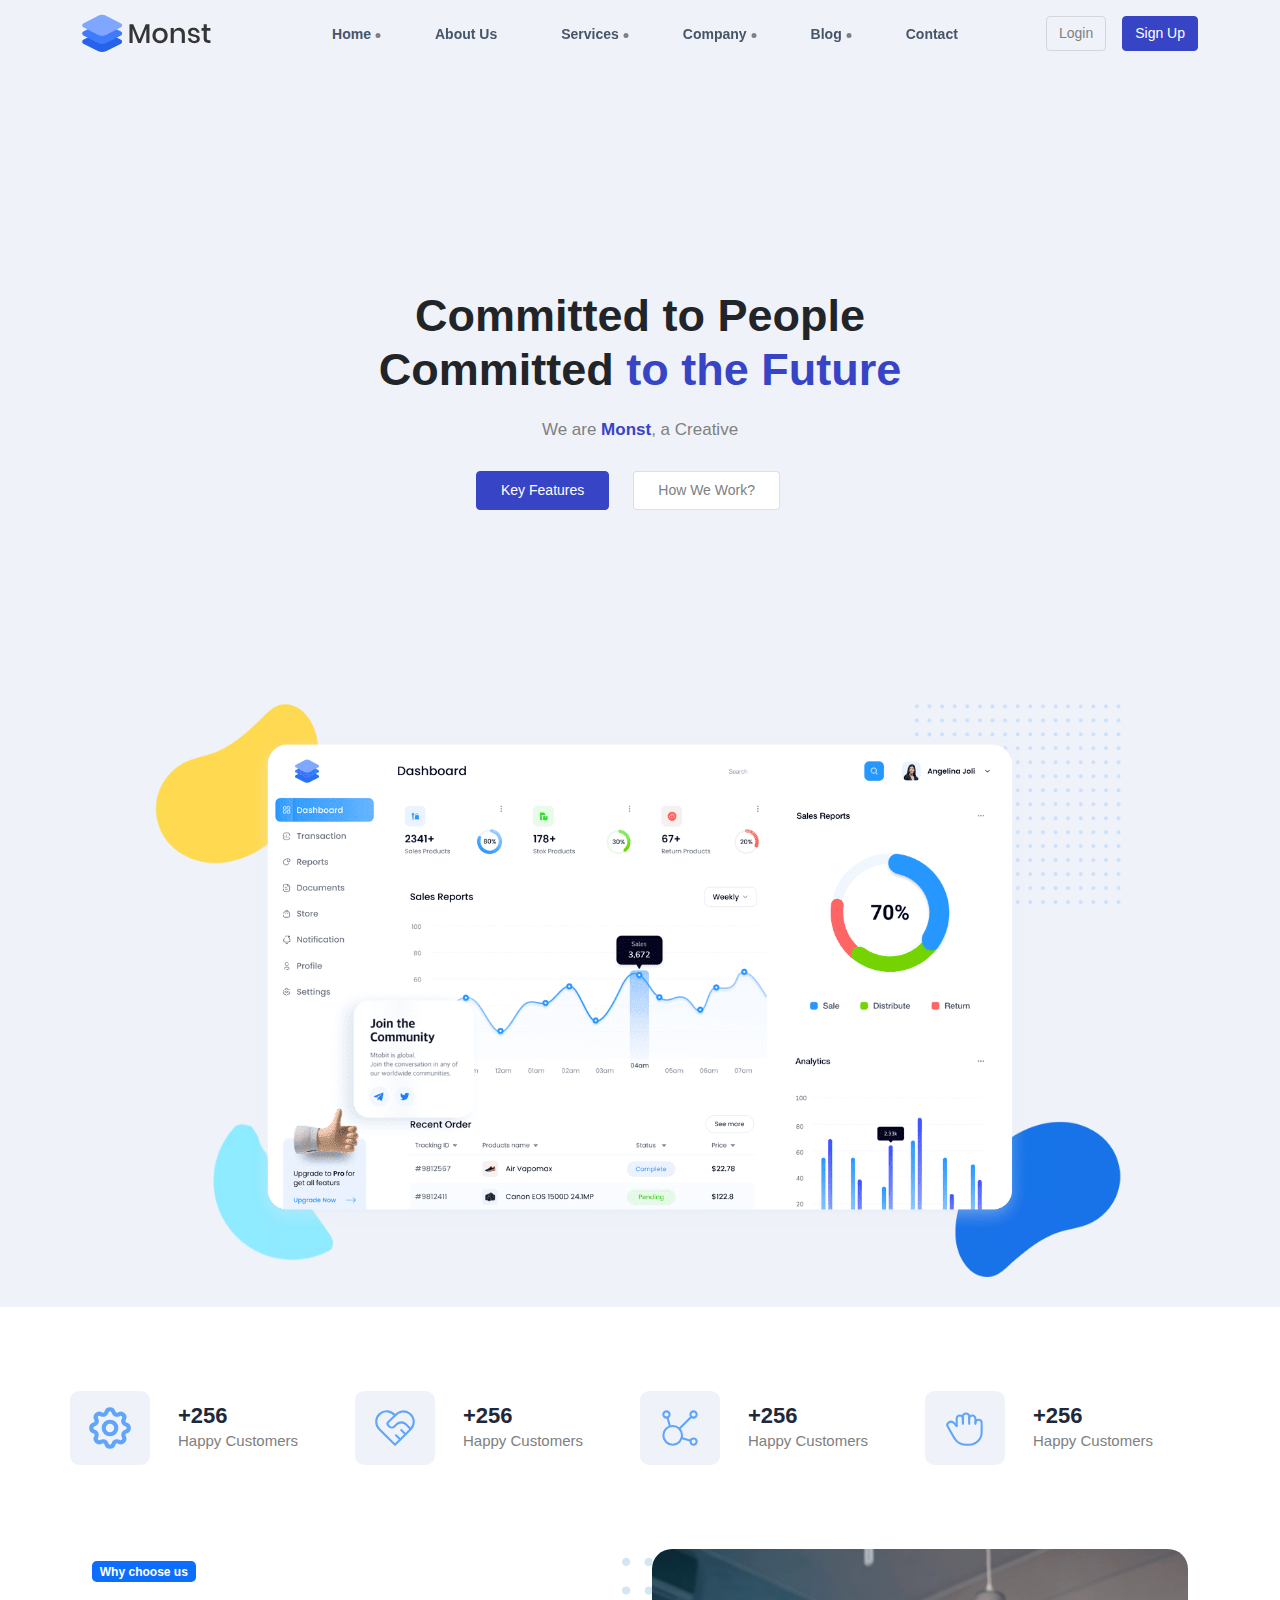
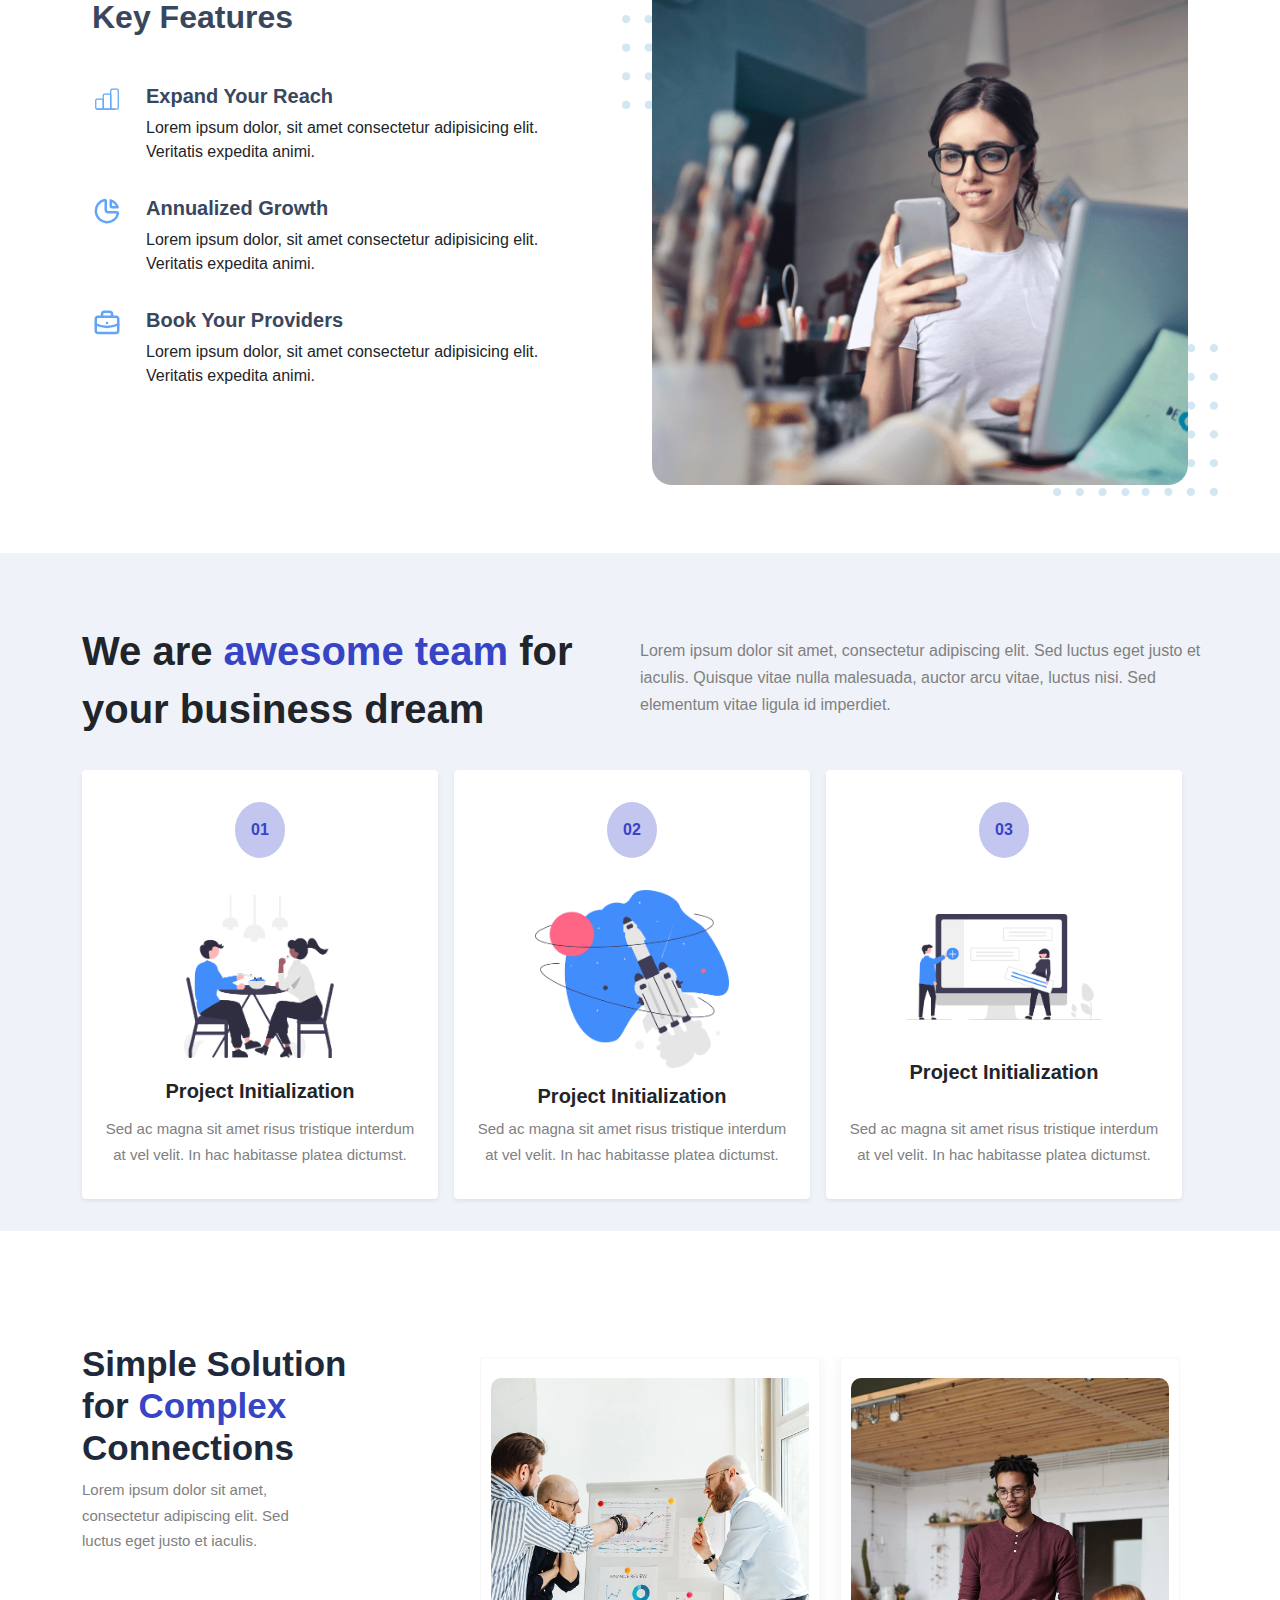
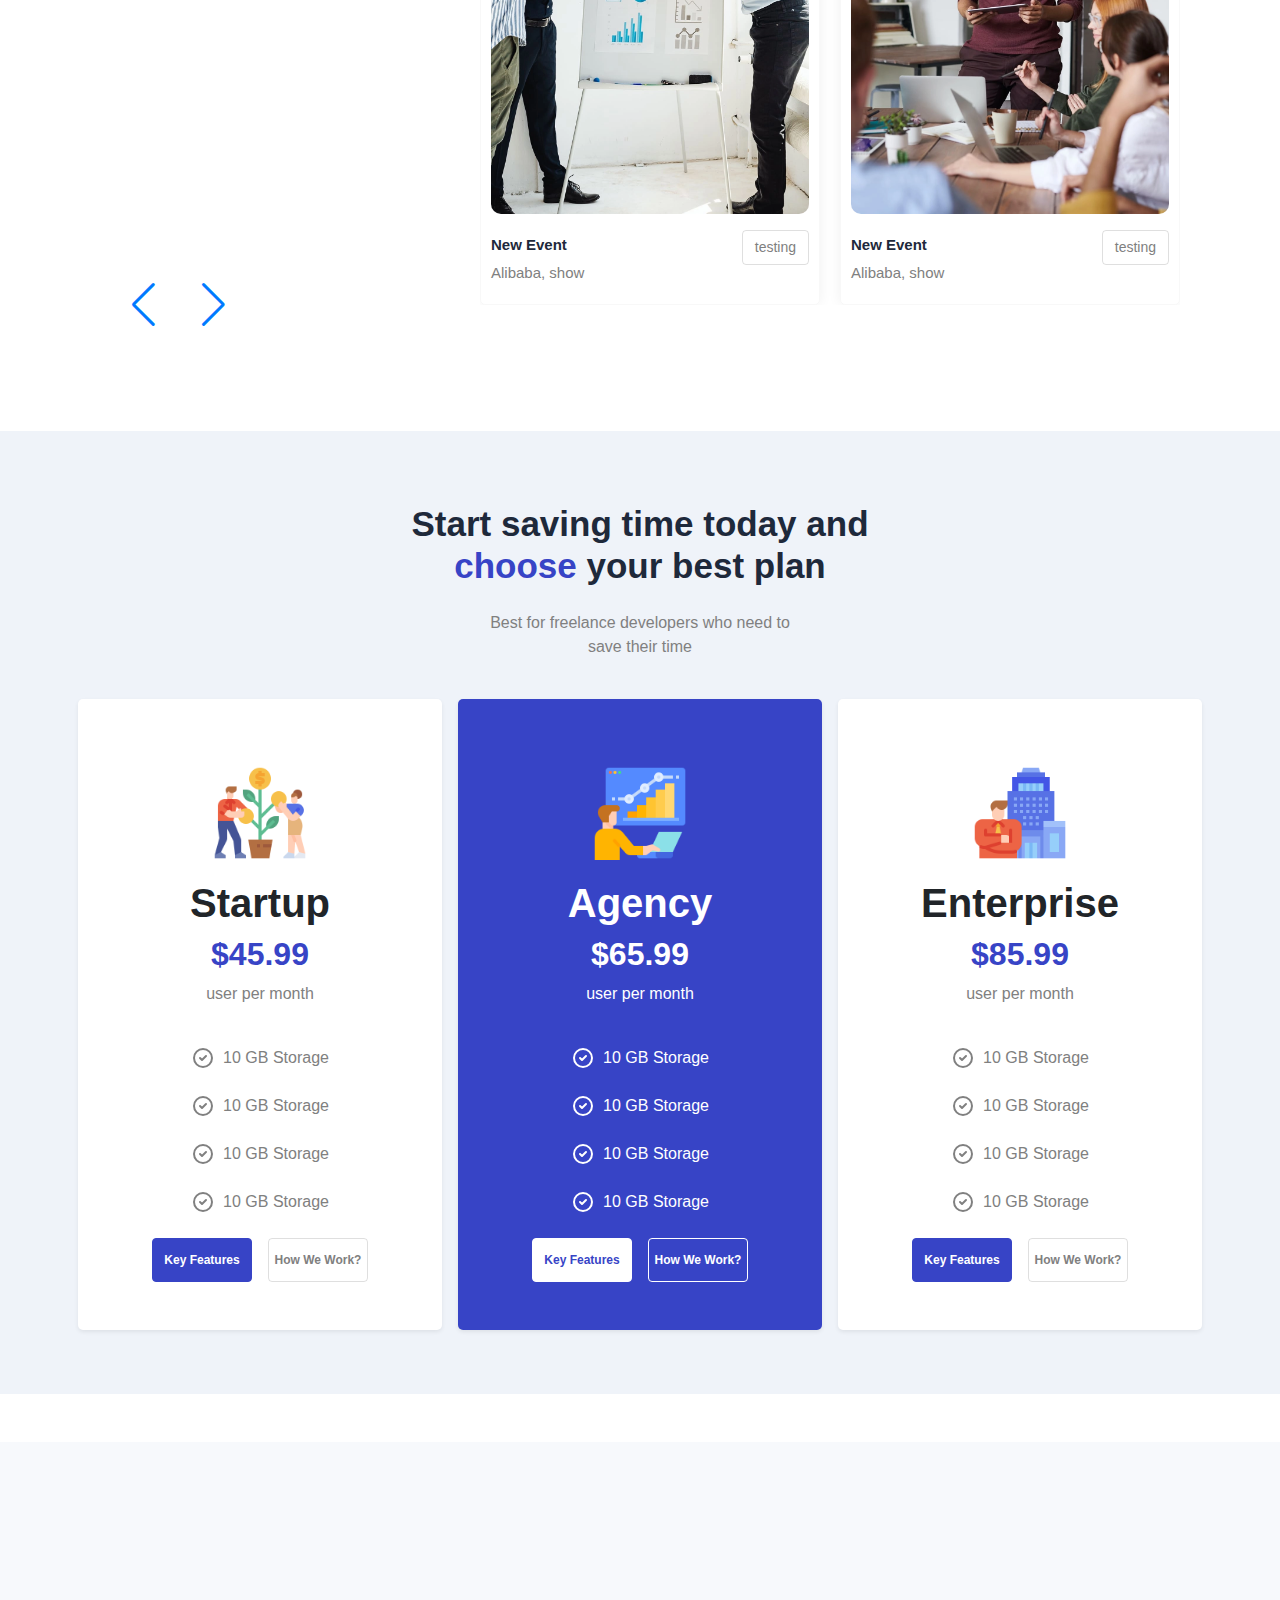
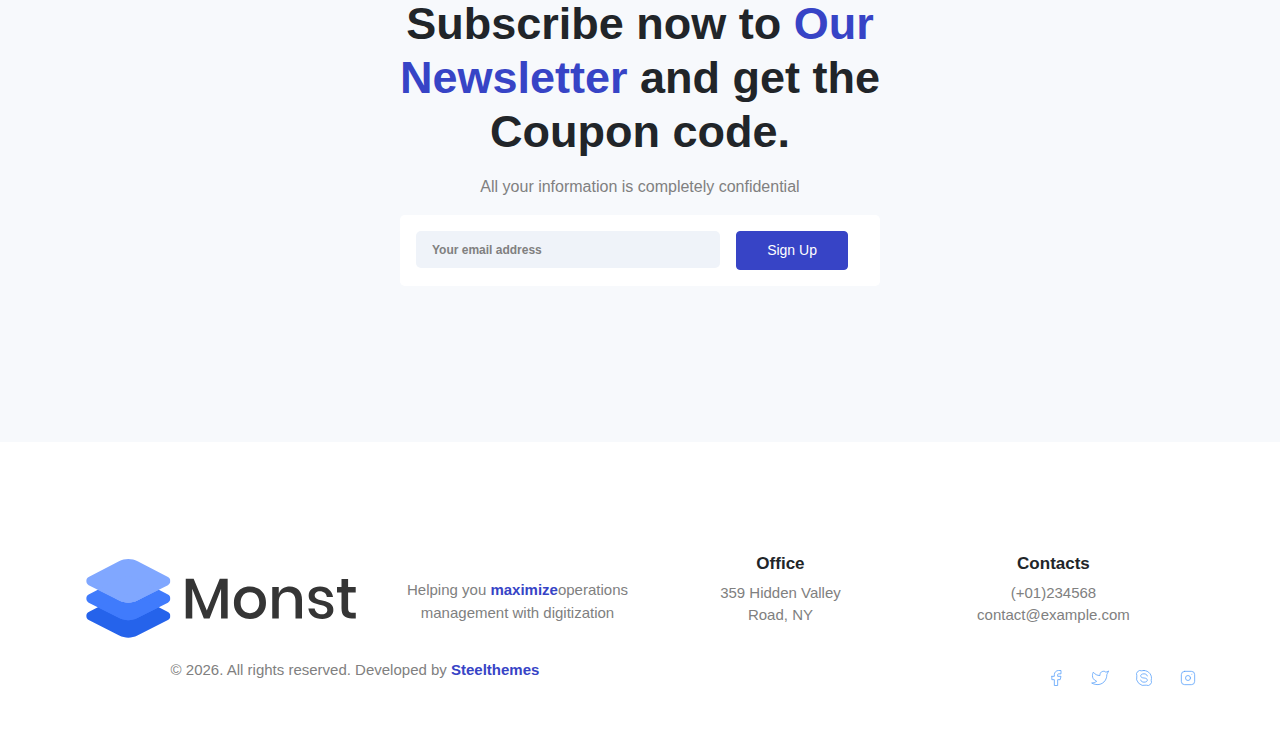
==== index.html @ 647dc2bf "Add files via upload" ====
<!DOCTYPE html>
<html lang="en">

<head>
  <meta charset="UTF-8" />
  <meta http-equiv="X-UA-Compatible" content="IE=edge" />
  <meta name="viewport" content="width=device-width, initial-scale=1.0" />
  <!-- Link Swiper's CSS -->
  <link rel="stylesheet" href="https://unpkg.com/swiper/swiper-bundle.min.css" />
  <link rel="stylesheet" href="css/normalize.css" />
  <link rel="stylesheet" href="css/bootstrap.min.css" />
  <link rel="stylesheet" href="css/monst.css" />
  <title>Monst | Template</title>
</head>

<body>
  <!-- Start Nav -->
  <nav class="navbar navbar-light sticky-top">
    <div class="container">
      <img class="navbar-brand" style="width: 130px; max-width: 100%"
        src="assets/images/monst-logo.svg" alt="logo" />
      <div id="list" class="list d-none d-lg-flex">
        <ul class="main-ul d-flex m-0 fw-bold">
          <li class="mx-xl-4 mx-md-3 menup">
            <a href="#">Home</a>
            <ul id="drop-menu-1" class="nav-drop-menu d-block home drop-menu">
              <li class="my-2">
                <a class="item p-3 my-3 fw-normal" href="#">Landing Page 1</a>
              </li>
              <li class="my-2">
                <a class="item p-3 my-3 fw-normal" href="#">Landing Page 2</a>
              </li>
              <li class="my-2">
                <a class="item p-3 my-3 fw-normal" href="#">Landing Page 3</a>
              </li>
              <li class="my-2">
                <a class="item p-3 my-3 fw-normal" href="#">Landing Page 4</a>
              </li>
            </ul>
          </li>
          <li class="mx-xl-4 mx-md-3"><a href="#">About Us</a></li>
          <li class="mx-xl-4 mx-md-3 menup">
            <a href="#">Services</a>
            <ul id="drop-menu-2" class="d-block home drop-menu">
              <li class="my-2">
                <a class="item p-3 my-3 fw-normal" href="#">Services Default</a>
              </li>
              <li class="my-2">
                <a class="item p-3 my-3 fw-normal" href="#">Services Style 01</a>
              </li>
              <li class="my-2">
                <a class="item p-3 my-3 fw-normal" href="#">Service Details</a>
              </li>
            </ul>
          </li>
          <li class="mx-xl-4 mx-md-3 menup">
            <a href="#">Company</a>
            <ul id="drop-menu-3" class="d-block home drop-menu">
              <li class="my-2">
                <a class="item p-3 my-3 fw-normal" href="#">Company</a>
              </li>
              <li class="my-2">
                <a class="item p-3 my-3 fw-normal" href="#">Portfolio</a>
              </li>
              <li class="my-2">
                <a class="item p-3 my-3 fw-normal" href="#">Team</a>
              </li>
              <li class="my-2">
                <a class="item p-3 my-3 fw-normal" href="#">Testimonials</a>
              </li>
              <li class="my-2">
                <a class="item p-3 my-3 fw-normal" href="#">Pricing</a>
              </li>
              <li class="my-2">
                <a class="item p-3 my-3 fw-normal" href="#">Faqs</a>
              </li>
              <li class="my-2">
                <a class="item p-3 my-3 fw-normal" href="#">404</a>
              </li>
            </ul>
          </li>
          <li class="mx-xl-4 mx-md-3 menup">
            <a href="#">Blog</a>
            <ul id="drop-menu-4" class="d-block home drop-menu">
              <li class="my-2">
                <a class="item p-3 my-3 fw-normal" href="#">Blog</a>
              </li>
              <li class="my-2">
                <a class="item p-3 my-3 fw-normal" href="#">Blog Default</a>
              </li>
              <li class="my-2">
                <a class="item p-3 my-3 fw-normal" href="#">Blog Style 01</a>
              </li>
              <li class="my-2">
                <a class="item p-3 my-3 fw-normal" href="#">Blog Style 02</a>
              </li>
              <li class="my-2">
                <a class="item p-3 my-3 fw-normal" href="#">Single Post</a>
              </li>
            </ul>
          </li>
          <li class="mx-xl-4 mx-md-3"><a href="#">Contact</a></li>
        </ul>
      </div>
      <div class="btn-auth d-none d-lg-flex">
        <div class="btn btn-two login mx-3">Login</div>
        <div class="btn btn-one sign-up">Sign Up</div>
      </div>
      <!-- Start Mega menu left -->
      <button class="navbar-toggler d-lg-none" type="button" data-bs-toggle="offcanvas"
        data-bs-target="#offcanvasNavbar" aria-controls="offcanvasNavbar">
        <span class="navbar-toggler-icon"></span>
      </button>
      <div class="offcanvas offcanvas-start" tabindex="-1" id="offcanvasNavbar"
        aria-labelledby="offcanvasNavbarLabel">
        <div class="offcanvas-header">
          <h5 class="offcanvas-title" id="offcanvasNavbarLabel">Offcanvas</h5>
          <button type="button" class="btn-close text-reset" data-bs-dismiss="offcanvas"
            aria-label="Close"></button>
        </div>
        <div class="offcanvas-body">
          <ul class="navbar-nav justify-content-end flex-grow-1 pe-3">
            <li class="nav-item">
              <a class="nav-link active" aria-current="page" href="#">Home</a>
            </li>
            <li class="nav-item">
              <a class="nav-link" href="#">Link</a>
            </li>
            <li class="nav-item dropdown">
              <a class="nav-link dropdown-toggle" href="#" id="dropdownId" data-bs-toggle="dropdown"
                aria-haspopup="true" aria-expanded="false">Dropdown</a>
              <div class="dropdown-menu" aria-labelledby="dropdownId">
                <a class="dropdown-item" href="#">Action 1</a>
                <a class="dropdown-item" href="#">Action 2</a>
              </div>
            </li>
          </ul>
          <form class="d-flex">
            <input class="form-control me-2" type="search" placeholder="Search"
              aria-label="Search" />
            <button class="btn btn-outline-success" type="submit"> Search </button>
          </form>
        </div>
      </div>
      <!-- End Mega menu left -->
    </div>
  </nav>
  <!-- End Nav -->
  <!-- Start section-header -->
  <section class="section-header">
    <div class="container">
      <div class="content lh-lg">
        <h1> Committed to People <br /> Committed <span> to the Future</span>
        </h1>
        <p class="py-2">We are <span>Monst</span>, a Creative</p>
        <div class="btns d-flex">
          <div class="btn btn-one sign-up py-2 px-4">Key Features</div>
          <div class="btn btn-two login py-2 px-4 mx-4">How We Work?</div>
        </div>
      </div>
      <div class="ft-content">
        <div class="footer-content">
          <img src="assets/images/pattern.webp" alt="pattern" />
        </div>
      </div>
    </div>
  </section>
  <!-- End section-header -->
  <!-- Start about -->
  <div class="about">
    <div class="container">
      <div class="content row justify-content-center">
        <div class="col min-div w-auto my-1">
          <div class="row content-row">
            <div class="svg col">
              <svg xmlns="http://www.w3.org/2000/svg" class="icon icon-tabler icon-tabler-settings"
                width="70" height="50" viewBox="0 0 24 24" stroke-width="2" stroke="#60a5fa"
                fill="none" stroke-linecap="round" stroke-linejoin="round">
                <desc> Download more icon variants from https://tabler-icons.io/i/settings </desc>
                <path stroke="none" d="M0 0h24v24H0z" fill="none"></path>
                <path
                  d="M10.325 4.317c.426 -1.756 2.924 -1.756 3.35 0a1.724 1.724 0 0 0 2.573 1.066c1.543 -.94 3.31 .826 2.37 2.37a1.724 1.724 0 0 0 1.065 2.572c1.756 .426 1.756 2.924 0 3.35a1.724 1.724 0 0 0 -1.066 2.573c.94 1.543 -.826 3.31 -2.37 2.37a1.724 1.724 0 0 0 -2.572 1.065c-.426 1.756 -2.924 1.756 -3.35 0a1.724 1.724 0 0 0 -2.573 -1.066c-1.543 .94 -3.31 -.826 -2.37 -2.37a1.724 1.724 0 0 0 -1.065 -2.572c-1.756 -.426 -1.756 -2.924 0 -3.35a1.724 1.724 0 0 0 1.066 -2.573c-.94 -1.543 .826 -3.31 2.37 -2.37c1 .608 2.296 .07 2.572 -1.065z">
                </path>
                <circle cx="12" cy="12" r="3"></circle>
              </svg>
            </div>
            <div class="body col mx-3">
              <h2>+256</h2>
              <p>Happy Customers</p>
            </div>
          </div>
        </div>
        <div class="col min-div w-auto my-1">
          <div class="row content-row">
            <div class="svg col">
              <svg xmlns="http://www.w3.org/2000/svg"
                class="icon icon-tabler icon-tabler-heart-handshake" width="70" height="50"
                viewBox="0 0 24 24" stroke-width="1" stroke="#60a5fa" fill="none"
                stroke-linecap="round" stroke-linejoin="round">
                <path stroke="none" d="M0 0h24v24H0z" fill="none"></path>
                <path
                  d="M19.5 12.572l-7.5 7.428l-7.5 -7.428a5 5 0 1 1 7.5 -6.566a5 5 0 1 1 7.5 6.572">
                </path>
                <path
                  d="M12 6l-3.293 3.293a1 1 0 0 0 0 1.414l.543 .543c.69 .69 1.81 .69 2.5 0l1 -1a3.182 3.182 0 0 1 4.5 0l2.25 2.25">
                </path>
                <path d="M12.5 15.5l2 2"></path>
                <path d="M15 13l2 2"></path>
              </svg>
            </div>
            <div class="body col mx-3">
              <h2>+256</h2>
              <p>Happy Customers</p>
            </div>
          </div>
        </div>
        <div class="col min-div w-auto my-1">
          <div class="row content-row">
            <div class="svg col">
              <svg xmlns="http://www.w3.org/2000/svg" class="icon icon-tabler icon-tabler-affiliate"
                width="70" height="50" viewBox="0 0 24 24" stroke-width="1" stroke="#60a5fa"
                fill="none" stroke-linecap="round" stroke-linejoin="round">
                <path stroke="none" d="M0 0h24v24H0z" fill="none"></path>
                <path d="M5.931 6.936l1.275 4.249m5.607 5.609l4.251 1.275"></path>
                <path d="M11.683 12.317l5.759 -5.759"></path>
                <circle cx="5.5" cy="5.5" r="1.5"></circle>
                <circle cx="18.5" cy="5.5" r="1.5"></circle>
                <circle cx="18.5" cy="18.5" r="1.5"></circle>
                <circle cx="8.5" cy="15.5" r="4.5"></circle>
              </svg>
            </div>
            <div class="body col mx-3">
              <h2>+256</h2>
              <p>Happy Customers</p>
            </div>
          </div>
        </div>
        <div class="col min-div w-auto my-1">
          <div class="row content-row">
            <div class="svg col">
              <svg xmlns="http://www.w3.org/2000/svg" class="icon icon-tabler icon-tabler-hand-grab"
                width="70" height="50" viewBox="0 0 24 24" stroke-width="1" stroke="#60a5fa"
                fill="none" stroke-linecap="round" stroke-linejoin="round">
                <path stroke="none" d="M0 0h24v24H0z" fill="none"></path>
                <path d="M8 11v-3.5a1.5 1.5 0 0 1 3 0v2.5"></path>
                <path d="M11 9.5v-3a1.5 1.5 0 0 1 3 0v3.5"></path>
                <path d="M14 7.5a1.5 1.5 0 0 1 3 0v2.5"></path>
                <path
                  d="M17 9.5a1.5 1.5 0 0 1 3 0v4.5a6 6 0 0 1 -6 6h-2h.208a6 6 0 0 1 -5.012 -2.7l-.196 -.3c-.312 -.479 -1.407 -2.388 -3.286 -5.728a1.5 1.5 0 0 1 .536 -2.022a1.867 1.867 0 0 1 2.28 .28l1.47 1.47">
                </path>
              </svg>
            </div>
            <div class="body col mx-3">
              <h2>+256</h2>
              <p>Happy Customers</p>
            </div>
          </div>
        </div>
      </div>
    </div>
  </div>
  <!-- End about -->
  <!-- Start Features -->
  <div class="features my-5">
    <div class="container">
      <div class="row" style="padding: 10px;">
        <div class="col-sm-12 col-md-6">
          <p class="badge bg-primary rounded-3" style="border-radius: 100px">Why choose us</p>
          <h1 class="fs-2 fw-bold mb-5">Key Features</h1>
          <div class="row my-3">
            <div class="col flex-grow-0">
              <svg xmlns="http://www.w3.org/2000/svg" class="icon icon-tabler icon-tabler-chart-bar"
                width="30" height="30" viewBox="0 0 24 24" stroke-width="1" stroke="#60a5fa"
                fill="none" stroke-linecap="round" stroke-linejoin="round">
                <path stroke="none" d="M0 0h24v24H0z" fill="none"></path>
                <rect x="3" y="12" width="6" height="8" rx="1"></rect>
                <rect x="9" y="8" width="6" height="12" rx="1"></rect>
                <rect x="15" y="4" width="6" height="16" rx="1"></rect>
                <line x1="4" y1="20" x2="18" y2="20"></line>
              </svg>
            </div>
            <div class="col">
              <h2 class="fs-5 fw-bold"> Expand Your Reach</h2>
              <p class="pe-5" style="color: currentColor;">Lorem ipsum dolor, sit amet consectetur
                adipisicing elit. Veritatis expedita animi. </p>
            </div>
          </div>
          <div class="row my-3">
            <div class="col flex-grow-0">
              <svg xmlns="http://www.w3.org/2000/svg" class="icon icon-tabler icon-tabler-chart-pie"
                width="30" height="30" viewBox="0 0 24 24" stroke-width="2" stroke="#60a5fa"
                fill="none" stroke-linecap="round" stroke-linejoin="round">
                <path stroke="none" d="M0 0h24v24H0z" fill="none"></path>
                <path
                  d="M10 3.2a9 9 0 1 0 10.8 10.8a1 1 0 0 0 -1 -1h-6.8a2 2 0 0 1 -2 -2v-7a0.9 .9 0 0 0 -1 -.8">
                </path>
                <path d="M15 3.5a9 9 0 0 1 5.5 5.5h-4.5a1 1 0 0 1 -1 -1v-4.5"></path>
              </svg>
            </div>
            <div class="col">
              <h2 class="fs-5 fw-bold"> Annualized Growth</h2>
              <p class="pe-5" style="color: currentColor;">Lorem ipsum dolor, sit amet consectetur
                adipisicing elit. Veritatis expedita animi. </p>
            </div>
          </div>
          <div class="row my-3">
            <div class="col flex-grow-0">
              <svg xmlns="http://www.w3.org/2000/svg" class="icon icon-tabler icon-tabler-briefcase"
                width="30" height="30" viewBox="0 0 24 24" stroke-width="2" stroke="#60a5fa"
                fill="none" stroke-linecap="round" stroke-linejoin="round">
                <path stroke="none" d="M0 0h24v24H0z" fill="none"></path>
                <rect x="3" y="7" width="18" height="13" rx="2"></rect>
                <path d="M8 7v-2a2 2 0 0 1 2 -2h4a2 2 0 0 1 2 2v2"></path>
                <line x1="12" y1="12" x2="12" y2="12.01"></line>
                <path d="M3 13a20 20 0 0 0 18 0"></path>
              </svg>
            </div>
            <div class="col">
              <h2 class="fs-5 fw-bold"> Book Your Providers</h2>
              <p class="pe-5" style="color: currentColor;">Lorem ipsum dolor, sit amet consectetur
                adipisicing elit. Veritatis expedita animi. </p>
            </div>
          </div>
        </div>
        <div class="col-sm-12 col-md-6 align-self-center">
          <div class="imgs">
            <div class="main-img">
              <img class="" src="assets/images/img-1.webp" alt="">
            </div>
            <img class="t-tear" src="assets/images/blob-tear.svg" alt="">
            <img class="b-tear" src="assets/images/blob-tear.svg" alt="">
          </div>
        </div>
      </div>
    </div>
  </div>
  <!-- End Features   -->
  <!-- Start Team  -->
  <div class="team my-5 p-3">
    <div class="container">
      <div class="content-1 row pt-5">
        <div class="col-sm-12 col-md-6">
          <h1>We are <span>awesome team</span> for <br> your business dream</h1>
        </div>
        <div class="col-sm-12 col-md-6">
          <p> Lorem ipsum dolor sit amet, consectetur adipiscing elit. Sed luctus eget justo et
            iaculis. Quisque vitae nulla malesuada, auctor arcu vitae, luctus nisi. Sed elementum
            vitae ligula id imperdiet.</p>
        </div>
      </div>
      <div class="content-2 d-flex text-center flex-column flex-md-row">
        <div
          class="col card p-3 align-items-center justify-content-between me-3 my-3 border-0 shadow-sm">
          <div class="head p-3 rounded-circle my-3">01</div>
          <img class="img-fluid my-3" src="assets/images/eating.png" alt="eating">
          <h2>Project Initialization</h2>
          <p>Sed ac magna sit amet risus tristique interdum at vel velit. In hac habitasse platea
            dictumst.</p>
        </div>
        <div
          class="col  card p-3 align-items-center justify-content-between me-3 my-3 border-0 shadow-sm">
          <div class="head p-3 rounded-circle my-3">02</div>
          <img class="img-fluid my-3" src="assets/images/space.png" alt="space">
          <h2>Project Initialization</h2>
          <p>Sed ac magna sit amet risus tristique interdum at vel velit. In hac habitasse platea
            dictumst.</p>
        </div>
        <div
          class="col  card p-3 align-items-center justify-content-between me-3 my-3 border-0 shadow-sm">
          <div class="head p-3 rounded-circle my-3">03</div>
          <img class="img-fluid my-3" src="assets/images/tasks.png" alt="tasks">
          <h2>Project Initialization</h2>
          <p>Sed ac magna sit amet risus tristique interdum at vel velit. In hac habitasse platea
            dictumst.</p>
        </div>
      </div>
    </div>
  </div>
  <!-- End Team -->
  <!-- Start Slider -->
  <div class="my-5 py-5 slider bg-white">
    <div class="container">
      <div class="row main">
        <div class="col-md-4 content-1 py-3">
          <h1> Simple Solution for <span>Complex</span> Connections </h1>
          <p>Lorem ipsum dolor sit amet, consectetur adipiscing elit. Sed luctus eget justo et
            iaculis. </p>
        </div>
        <div class="col-md-8 slid">
          <!-- Swiper -->
          <div class="swiper mySwiper">
            <div class="swiper-wrapper">
              <div class="swiper-slide">
                <div class="con-slider">
                  <img src="assets/images/img-4.webp" alt="">
                  <div class="d-flex justify-content-between mt-3">
                    <div class="">
                      <h5>New Event</h5>
                      <p>Alibaba, show</p>
                    </div>
                    <div class=""><button class="btn btn-two">testing</button></div>
                  </div>
                </div>
              </div>
              <div class="swiper-slide">
                <div class="con-slider">
                  <img src="assets/images/img-2.webp" alt="">
                  <div class="d-flex justify-content-between mt-3">
                    <div class="">
                      <h5>New Event</h5>
                      <p>Alibaba, show</p>
                    </div>
                    <div class=""><button class="btn btn-two">testing</button></div>
                  </div>
                </div>
              </div>
              <div class="swiper-slide">
                <div class="con-slider">
                  <img src="assets/images/img-3.webp" alt="">
                  <div class="d-flex justify-content-between mt-3">
                    <div class="">
                      <h5>New Event</h5>
                      <p>Alibaba, show</p>
                    </div>
                    <div class=""><button class="btn btn-two">testing</button></div>
                  </div>
                </div>
              </div>
              <div class="swiper-slide">
                <div class="con-slider">
                  <img src="assets/images/img-4.webp" alt="">
                  <div class="d-flex justify-content-between mt-3">
                    <div class="">
                      <h5>New Event</h5>
                      <p>Alibaba, show</p>
                    </div>
                    <div class=""><button class="btn btn-two">testing</button></div>
                  </div>
                </div>
              </div>
              <div class="swiper-slide">
                <div class="con-slider">
                  <img src="assets/images/img-5.webp" alt="">
                  <div class="d-flex justify-content-between mt-3">
                    <div class="">
                      <h5>New Event</h5>
                      <p>Alibaba, show</p>
                    </div>
                    <div class=""><button class="btn btn-two">testing</button></div>
                  </div>
                </div>
              </div>
            </div>
          </div>
          <div class="swiper-button d-none d-md-block">
            <div class="swiper-button-next"></div>
            <div class="swiper-button-prev"></div>
          </div>
        </div>
      </div>
    </div>
  </div>
  <!-- End Slider -->
  <!-- Start Pricing -->
  <div class="pricing my-5 py-5">
    <div class="container">
      <div class="content-header">
        <h1 class="my-4">Start saving time today and <br> <span>choose</span> your best plan</h1>
        <p class="my-4">Best for freelance developers who need to <br> save their time</p>
      </div>
      <div class="content-body justify-content-center row">
        <div
          class="col-12 col-md-5 col-lg my-3 card mx-2 justify-content-between align-items-center p-5 shadow-sm">
          <img class="img-fluid py-3" src="assets/images/startup.png" alt="">
          <h1 class="">Startup</h1>
          <h2 class="">$45.99</h2>
          <p class="">user per month</p>
          <div class="pr-list">
            <div class="d-flex align-items-center my-4">
              <svg class="w-6 h-6 stroke_color" xmlns="http://www.w3.org/2000/svg" fill="none"
                viewBox="0 0 24 24" stroke="currentColor" width="24px">
                <path stroke-linecap="round" stroke-linejoin="round" stroke-width="2"
                  d="M9 12l2 2 4-4m6 2a9 9 0 11-18 0 9 9 0 0118 0z"></path>
              </svg>
              <p class="m-0 ms-2">10 GB Storage</p>
            </div>
            <div class="d-flex align-items-center my-4">
              <svg class="w-6 h-6 stroke_color" xmlns="http://www.w3.org/2000/svg" fill="none"
                viewBox="0 0 24 24" stroke="currentColor" width="24px">
                <path stroke-linecap="round" stroke-linejoin="round" stroke-width="2"
                  d="M9 12l2 2 4-4m6 2a9 9 0 11-18 0 9 9 0 0118 0z"></path>
              </svg>
              <p class="m-0 ms-2">10 GB Storage</p>
            </div>
            <div class="d-flex align-items-center my-4">
              <svg class="w-6 h-6 stroke_color" xmlns="http://www.w3.org/2000/svg" fill="none"
                viewBox="0 0 24 24" stroke="currentColor" width="24px">
                <path stroke-linecap="round" stroke-linejoin="round" stroke-width="2"
                  d="M9 12l2 2 4-4m6 2a9 9 0 11-18 0 9 9 0 0118 0z"></path>
              </svg>
              <p class="m-0 ms-2">10 GB Storage</p>
            </div>
            <div class="d-flex align-items-center my-4">
              <svg class="w-6 h-6 stroke_color" xmlns="http://www.w3.org/2000/svg" fill="none"
                viewBox="0 0 24 24" stroke="currentColor" width="24px">
                <path stroke-linecap="round" stroke-linejoin="round" stroke-width="2"
                  d="M9 12l2 2 4-4m6 2a9 9 0 11-18 0 9 9 0 0118 0z"></path>
              </svg>
              <p class="m-0 ms-2">10 GB Storage</p>
            </div>
          </div>
          <div class="btns d-flex">
            <div class="btn btn-one py-2 px-1  mx-2">Key Features</div>
            <div class="btn btn-two py-2 px-1  mx-2">How We Work?</div>
          </div>
        </div>
        <div
          class="col-12 col-md-5 col-lg my-3 card mx-2 justify-content-between align-items-center p-5 shadow-sm">
          <img class="img-fluid py-3" src="assets/images/agency.png" alt="">
          <h1 class="">Agency</h1>
          <h2 class="">$65.99</h2>
          <p class="">user per month</p>
          <div class="pr-list ">
            <div class="d-flex align-items-center my-4">
              <svg class="w-6 h-6 stroke_color" xmlns="http://www.w3.org/2000/svg" fill="none"
                viewBox="0 0 24 24" stroke="currentColor" width="24px">
                <path stroke-linecap="round" stroke-linejoin="round" stroke-width="2"
                  d="M9 12l2 2 4-4m6 2a9 9 0 11-18 0 9 9 0 0118 0z"></path>
              </svg>
              <p class="m-0 ms-2">10 GB Storage</p>
            </div>
            <div class="d-flex align-items-center my-4">
              <svg class="w-6 h-6 stroke_color" xmlns="http://www.w3.org/2000/svg" fill="none"
                viewBox="0 0 24 24" stroke="currentColor" width="24px">
                <path stroke-linecap="round" stroke-linejoin="round" stroke-width="2"
                  d="M9 12l2 2 4-4m6 2a9 9 0 11-18 0 9 9 0 0118 0z"></path>
              </svg>
              <p class="m-0 ms-2">10 GB Storage</p>
            </div>
            <div class="d-flex align-items-center my-4">
              <svg class="w-6 h-6 stroke_color" xmlns="http://www.w3.org/2000/svg" fill="none"
                viewBox="0 0 24 24" stroke="currentColor" width="24px">
                <path stroke-linecap="round" stroke-linejoin="round" stroke-width="2"
                  d="M9 12l2 2 4-4m6 2a9 9 0 11-18 0 9 9 0 0118 0z"></path>
              </svg>
              <p class="m-0 ms-2">10 GB Storage</p>
            </div>
            <div class="d-flex align-items-center my-4">
              <svg class="w-6 h-6 stroke_color" xmlns="http://www.w3.org/2000/svg" fill="none"
                viewBox="0 0 24 24" stroke="currentColor" width="24px">
                <path stroke-linecap="round" stroke-linejoin="round" stroke-width="2"
                  d="M9 12l2 2 4-4m6 2a9 9 0 11-18 0 9 9 0 0118 0z"></path>
              </svg>
              <p class="m-0 ms-2">10 GB Storage</p>
            </div>
          </div>
          <div class="btns d-flex">
            <div class="btn btn-one py-2 px-1  mx-2">Key Features</div>
            <div class="btn btn-two py-2 px-1  mx-2">How We Work?</div>
          </div>
        </div>
        <div
          class="col-12 col-md-5 col-lg my-3 card mx-2 justify-content-between align-items-center p-5 shadow-sm">
          <img class="img-fluid py-3" src="assets/images/enterprise.png" alt="">
          <h1 class="">Enterprise</h1>
          <h2 class="">$85.99</h2>
          <p class="">user per month</p>
          <div class="pr-list ">
            <div class="d-flex align-items-center my-4">
              <svg class="w-6 h-6 stroke_color" xmlns="http://www.w3.org/2000/svg" fill="none"
                viewBox="0 0 24 24" stroke="currentColor" width="24px">
                <path stroke-linecap="round" stroke-linejoin="round" stroke-width="2"
                  d="M9 12l2 2 4-4m6 2a9 9 0 11-18 0 9 9 0 0118 0z"></path>
              </svg>
              <p class="m-0 ms-2">10 GB Storage</p>
            </div>
            <div class="d-flex align-items-center my-4">
              <svg class="w-6 h-6 stroke_color" xmlns="http://www.w3.org/2000/svg" fill="none"
                viewBox="0 0 24 24" stroke="currentColor" width="24px">
                <path stroke-linecap="round" stroke-linejoin="round" stroke-width="2"
                  d="M9 12l2 2 4-4m6 2a9 9 0 11-18 0 9 9 0 0118 0z"></path>
              </svg>
              <p class="m-0 ms-2">10 GB Storage</p>
            </div>
            <div class="d-flex align-items-center my-4">
              <svg class="w-6 h-6 stroke_color" xmlns="http://www.w3.org/2000/svg" fill="none"
                viewBox="0 0 24 24" stroke="currentColor" width="24px">
                <path stroke-linecap="round" stroke-linejoin="round" stroke-width="2"
                  d="M9 12l2 2 4-4m6 2a9 9 0 11-18 0 9 9 0 0118 0z"></path>
              </svg>
              <p class="m-0 ms-2">10 GB Storage</p>
            </div>
            <div class="d-flex align-items-center my-4">
              <svg class="w-6 h-6 stroke_color" xmlns="http://www.w3.org/2000/svg" fill="none"
                viewBox="0 0 24 24" stroke="currentColor" width="24px">
                <path stroke-linecap="round" stroke-linejoin="round" stroke-width="2"
                  d="M9 12l2 2 4-4m6 2a9 9 0 11-18 0 9 9 0 0118 0z"></path>
              </svg>
              <p class="m-0 ms-2">10 GB Storage</p>
            </div>
          </div>
          <div class="btns d-flex">
            <div class="btn btn-one py-2 px-1  mx-2">Key Features</div>
            <div class="btn btn-two py-2 px-1  mx-2">How We Work?</div>
          </div>
        </div>
      </div>
    </div>
  </div>
  <!-- End Pricing -->
  <!-- Start Subscribe -->
  <div class="subscribe mt-5">
    <div class="container">
      <div class="content">
        <h1 class="">Subscribe now to <span>Our <br> Newsletter</span> and get the <br> Coupon code.
        </h1>
        <p class="my-3">All your information is completely confidential</p>
        <form class="p-3 bg-white rounded-3">
          <input class="py-2 px-3 w-25 " type="email" placeholder="Your email address">
          <button class="btn  w-25 btn-one btn-subs mx-3 py-2 px-2 px-sm-3" type="submit">Sign
            Up</button>
        </form>
      </div>
    </div>
  </div>
  <!-- End Subscribe -->
  <!-- Start Footer -->
  <footer class="my-5 py-5">
    <div class="container">
      <div class="content">
        <div class="row  justify-content-between">
          <div
            class="col-12 flex-column flex-md-row text-center align-items-center col-md-6 d-flex  my-3">
            <div class="logo w-50 m-auto me-md-5">
              <img class="img-fluid" src="assets/images/monst-logo.svg" alt="">
            </div>
            <div class="help">
              <p> Helping you <b>maximize</b>operations <br> management with digitization </p>
            </div>
          </div>
          <div
            class="col-12 flex-column flex-md-row text-center align-items-center col-md-6 d-flex  my-3 justify-content-around">
            <div class="address">
              <h1> Office</h1>
              <p> 359 Hidden Valley <br> Road, NY </p>
            </div>
            <div class="contact">
              <h1>Contacts</h1>
              <p>(+01)234568 <br> contact@example.com</p>
            </div>
          </div>
        </div>
        <div
          class="row flex-column text-center align-items-center flex-md-row justify-content-between foot">
          <div class="col  d-flex  justify-content-center">
            <p>© <span id="yearnow"></span>. All rights reserved. Developed by <b>Steelthemes</b>
            </p>
          </div>
          <div class="col justify-content-md-end gap-1 gap-md-4 d-flex   justify-content-center">
            <svg xmlns="http://www.w3.org/2000/svg"
              class="icon icon-tabler icon-tabler-brand-facebook" width="20" height="20"
              viewBox="0 0 24 24" stroke-width="1" stroke="#60a5fa" fill="none"
              stroke-linecap="round" stroke-linejoin="round">
              <path stroke="none" d="M0 0h24v24H0z" fill="none"></path>
              <path d="M7 10v4h3v7h4v-7h3l1 -4h-4v-2a1 1 0 0 1 1 -1h3v-4h-3a5 5 0 0 0 -5 5v2h-3">
              </path>
            </svg>
            <svg stroke-linejoin="round" stroke-linecap="round" fill="none" stroke="#60a5fa"
              stroke-width="1" viewBox="0 0 24 24" height="20" width="20"
              class="icon icon-tabler icon-tabler-brand-twitter" xmlns="http://www.w3.org/2000/svg">
              <path stroke="none" d="M0 0h24v24H0z" fill="none"></path>
              <path
                d="M22 4.01c-1 .49 -1.98 .689 -3 .99c-1.121 -1.265 -2.783 -1.335 -4.38 -.737s-2.643 2.06 -2.62 3.737v1c-3.245 .083 -6.135 -1.395 -8 -4c0 0 -4.182 7.433 4 11c-1.872 1.247 -3.739 2.088 -6 2c3.308 1.803 6.913 2.423 10.034 1.517c3.58 -1.04 6.522 -3.723 7.651 -7.742a13.84 13.84 0 0 0 .497 -3.753c-.002 -.249 1.51 -2.772 1.818 -4.013z">
              </path>
            </svg>
            <svg xmlns="http://www.w3.org/2000/svg" class="icon icon-tabler icon-tabler-brand-skype"
              width="20" height="20" viewBox="0 0 24 24" stroke-width="1" stroke="#60a5fa"
              fill="none" stroke-linecap="round" stroke-linejoin="round">
              <path stroke="none" d="M0 0h24v24H0z" fill="none"></path>
              <path
                d="M12 3a9 9 0 0 1 8.603 11.65a4.5 4.5 0 0 1 -5.953 5.953a9 9 0 0 1 -11.253 -11.253a4.5 4.5 0 0 1 5.953 -5.954a8.987 8.987 0 0 1 2.65 -.396z">
              </path>
              <path
                d="M8 14.5c.5 2 2.358 2.5 4 2.5c2.905 0 4 -1.187 4 -2.5c0 -1.503 -1.927 -2.5 -4 -2.5s-4 -.997 -4 -2.5c0 -1.313 1.095 -2.5 4 -2.5c1.642 0 3.5 .5 4 2.5">
              </path>
            </svg>
            <svg xmlns="http://www.w3.org/2000/svg"
              class="icon icon-tabler icon-tabler-brand-instagram" width="20" height="20"
              viewBox="0 0 24 24" stroke-width="1" stroke="#60a5fa" fill="none"
              stroke-linecap="round" stroke-linejoin="round">
              <path stroke="none" d="M0 0h24v24H0z" fill="none"></path>
              <rect x="4" y="4" width="16" height="16" rx="4"></rect>
              <circle cx="12" cy="12" r="3"></circle>
              <line x1="16.5" y1="7.5" x2="16.5" y2="7.501"></line>
            </svg>
          </div>
        </div>
      </div>
    </div>
  </footer>
  <!-- End Footer -->
  <script src="js/bootstrap.bundle.min.js"></script>
  <script src="js/monst.js"></script>
  <!-- Swiper JS -->
  <script src="https://unpkg.com/swiper/swiper-bundle.min.js"></script>
  <!-- Initialize Swiper -->
  <script>
    var swiper = new Swiper(".mySwiper", {
      spaceBetween: 20,
      slidesPerGroup: 1,
      loop: true,
      loopFillGroupWithBlank: true,
      // autoplay: {
      //   delay: 2000,
      //   disableOnInteraction: false,
      // },
      navigation: {
        nextEl: ".swiper-button-next",
        prevEl: ".swiper-button-prev",
      },
      breakpoints: {
        768: {
          slidesPerView: 1
        },
        1200: {
          slidesPerView: 2
        }
      }
    });
    console.log(swiper);
  </script>
</body>

</html>
---- css/monst.css ----
/* Start variables */
:root {
  --first-color: #3744c6; /* #3b82f6 */
  --second-color: #1e293b;
  --section-color: #eff3f9;
}

@font-face {
  font-family: Montserrat, sans-serif;
  src: url(./../assets/fonts/Montserrat-VariableFont_wght.ttf);
}
/* End variables */
* {
  box-sizing: border-box;
  padding: 0;
  margin: 0;
  font-family: "Montserrat", sans-serif;
}

html {
  scroll-behavior: smooth;
}

body {
  font-family: "Montserrat", sans-serif;
  height: 1000px;
}

/* Start Global Rules */

ul {
  list-style: none;
}
a {
  text-decoration: none;
}

/* End Global Rules */

/* Start Global Componet */
.btn.btn-one {
  color: #fff;
  font-size: 14px;
  background-color: var(--first-color);
  border-color: var(--first-color);
}
.btn.btn-two {
  font-size: 14px;
  color: gray;
  border-color: rgba(128, 128, 128, 0.25);
}
@media (max-width: 328px) {
  .btn.btn-one {
    font-size: 13px;
  }
  .btn.btn-two {
    font-size: 13px;
  }
}
.btn.btn-two:hover {
  background-color: var(--first-color);
  border-color: var(--first-color);
  color: #fff;
}
/* End Global Componet */

/* Start nav */
.navbar {
  background-color: var(--section-color);
}
.navbar .navbar-toggler:focus {
  box-shadow: none;
}
.navbar .list {
  flex: 1;
  justify-content: center;
}
.navbar .list .drop-menu {
  width: 170px;
  background-color: white;
  box-shadow: 0 0 22px 1px rgb(0 0 0 / 5%);
  padding: 12px;
  border-radius: 5px;
}
@media (min-width: 768px) {
  .navbar .list .mx-md-3 {
    margin-right: 1.25rem !important;
    margin-left: 1.25rem !important;
  }
}
@media (min-width: 1200px) {
  .navbar .list .mx-xl-4 {
    margin-right: 2rem !important;
    margin-left: 2rem !important;
  }
}
.navbar .list ul li a {
  color: #475569;
  font-size: 14px;
  transition: 0.3s;
}
.navbar .list ul li a:hover {
  color: var(--first-color);
}
.navbar .list ul li {
  position: relative;
}
.navbar .list ul {
  position: relative;
}
.navbar .list .home {
  position: absolute;
  left: -15px;
  top: -250px;
  opacity: 0;
  transition: 0.3s;
}
.navbar .list ul .menup.open ul.home {
  top: 30px;
  opacity: 1;
}
.navbar .list ul.main-ul li.menup::after {
  content: "";
  position: absolute;
  right: -12px;
  width: 5px;
  height: 5px;
  border-radius: 50%;
  background-color: gray;
  top: 49%;
  transform: translateX(-50%);
}
.navbar .navbar-toggler .navbar-toggler-icon {
  transition: 0.3s;
}
.navbar .navbar-toggler:focus .navbar-toggler-icon {
  transform: rotateZ(180deg);
}
/* End nav */

/* Start Section Header */
.section-header {
  height: fit-content;
  background-color: var(--section-color);
  padding: 30px 0;
}
/* .section-header::after {
  content: "";
  position: absolute;
  left: 0;
  top: 0;
  background-color: var(--section-color);
  width: 100%;
  height: 95vh;
  border-bottom-left-radius: 150px;
  border-bottom-right-radius: 150px;
  z-index: -1;
} */
.section-header .content {
  text-align: center;
  width: 100%;
  height: calc(75vh - 70px);
  display: flex;
  flex-direction: column;
  align-items: center;
  justify-content: center;
}
.section-header .content h1 {
  font-size: 45px;
  font-weight: bold;
}

.section-header .content p {
  color: gray;
  font-size: 17px;
}
@media (max-width: 767px) {
  .section-header .content h1 {
    font-size: 35px;
  }

  .section-header .content p {
    font-size: 16px;
  }
}
@media (max-width: 425px) {
  .section-header .content h1 {
    font-size: 25px;
  }

  .section-header .content p {
    font-size: 15px;
  }
}

.section-header .content h1 span,
.section-header .content p span {
  color: var(--first-color);
  font-weight: bold;
}
.section-header .content .btns .btn-two {
  background-color: white;
  color: gray;
}
.section-header .content .btns .btn-two:hover {
  background-color: var(--first-color);
  color: white;
}
.section-header .footer-content {
  position: relative;
  margin: 0 auto;
  width: 100%;
}
.section-header .footer-content::before {
  content: "";
  position: absolute;
  top: 55%;
  left: 50%;
  width: 70%;
  height: 100%;
  transform: translate(-50%, -50%);
  background-image: url(../assets/images/dashboard.webp);
  background-size: contain;
  background-repeat: no-repeat;
  animation: up-down 2s infinite linear alternate;
}
.section-header .footer-content img {
  max-width: 100%;
}

@keyframes up-down {
  0% {
    top: 55%;
  }
  100% {
    top: 58%;
  }
}
/* End Section Header

/* Start about */

.about {
  margin-top: 5rem;
  margin-bottom: 5rem;
}
.about .content .content-row {
  flex-wrap: nowrap;
  display: flex;
  justify-content: center;
}
.about .content .svg {
  max-width: fit-content;
  padding: 12px 5px;
  background-color: var(--section-color);
  border-radius: 9px;
}
.about .content .body {
  align-self: center;
}
.about .content .body h2 {
  font-size: 22px;
  font-weight: bold;
  color: var(--second-color);
  padding: 0;
  margin: 0;
}
.about .content .body p {
  color: gray;
  font-size: 15px;
  padding: 0;
  margin: 0;
}

@media (max-width: 425px) {
  .about .content .min-div {
    margin: 20px;
  }
}
/* End about */
/* Start Features */
.features {
  overflow: hidden;
}
.features .fw-bold {
  color: #39475e;
}
.features .imgs {
  position: relative;
}
.features .imgs .main-img img {
  max-width: 100%;
  border-radius: 20px;
  transform: translateY(-10px);
  animation: features-up-down 2s infinite linear alternate;
}
.features .imgs .t-tear,
.features .imgs .b-tear {
  position: absolute;
  width: 165px;
  z-index: -1;
}
.features .imgs .t-tear {
  top: -30px;
  left: -30px;
}
.features .imgs .b-tear {
  bottom: -30px;
  right: -30px;
}

@keyframes features-up-down {
  0% {
    transform: translateY(-10px);
  }
  100% {
    transform: translateY(10px);
  }
}
/* End Team */
.team {
  background-color: var(--section-color);
}
.team .content-1 h1 {
  font-weight: bold;
}
.team .content-1 h1 span {
  color: var(--first-color);
  line-height: 1.7;
}
.team .content-1 p {
  line-height: 1.7;
  color: gray;
}
.team .content-1 div:nth-child(2) {
  padding: 20px 0px;
}
.team .content-2 .card img {
  width: 60%;
  max-height: 200px;
}
.team .content-2 .card .head {
  color: var(--first-color);
  background-color: rgba(55, 67, 198, 0.3);
  font-weight: bold;
}
.team .content-2 .card {
  transform: translateY(0);
  transition: 0.3s;
}
.team .content-2 .card:hover {
  transform: translateY(-10px);
}
.team .content-2 .card h2 {
  font-size: 20px;
  font-weight: bold;
}
.team .content-2 .card p {
  font-size: 15px;
  color: gray;
  line-height: 1.7;
}

/* End Team */
/* Start Slider */

.slider {
}
.slider .row.main {
  position: relative;
}

.slider .slid {
  padding: 30px;
}

.swiper {
  width: 100%;
  height: 100%;
}

.swiper-slide {
  text-align: center;
  font-size: 18px;
  background: #fff;
  /* Center slide text vertically */
  display: -webkit-box;
  display: -ms-flexbox;
  display: -webkit-flex;
  display: flex;
  -webkit-box-pack: center;
  -ms-flex-pack: center;
  -webkit-justify-content: center;
  justify-content: center;
  -webkit-box-align: center;
  -ms-flex-align: center;
  -webkit-align-items: center;
  align-items: center;
}

.swiper-slide img {
  display: block;
  width: 100%;
  height: 100%;
  object-fit: cover;
  border-radius: 10px;
  min-width: 200px;
  min-height: 300px;
}

.swiper-slide .con-slider {
  border: 1px solid rgba(128, 128, 128, 0.06);
  box-shadow: 0 0 14px rgb(0 0 0 / 6%);
  padding: 20px;
  border-radius: 5px;
  text-align: justify;
  padding: 20px 10px;
}

.swiper-slide .con-slider h5 {
  margin-top: 6px;
  font-size: 15px;
  font-weight: bold;
  color: var(--second-color);
}
.swiper-slide .con-slider p {
  color: gray;
  font-size: 15px;
  margin: 0;
}
.slider .content-1 {
}
.slider .content-1 h1 {
  font-weight: bold;
  font-size: 35px;
  color: var(--second-color);
  padding-right: 50px;
}
.slider .content-1 h1 span {
  color: var(--first-color);
}

.slider .content-1 p {
  color: gray;
  font-size: 15px;
  padding-right: 110px;
  line-height: 1.7;
}

.slider .swiper-button {
  position: absolute;
  left: 50px;
}
.slider .swiper-button .swiper-button-next {
  left: 80px;
}
.slider .swiper-button .swiper-button-next {
}

@media (max-width: 768px) {
  .swiper-slide img {
    height: 370px;
  }
  .slider .content-1 h1 {
    font-size: 25px;
    padding-right: 10px;
  }
}

/* End Slider */

/* Start Pricing */
.pricing {
  background-color: var(--section-color);
  /* border-bottom-right-radius: 170px;
  border-bottom-left-radius: 170px; */
}
.pricing .content-header {
  text-align: center;
}
.pricing .content-header h1 {
  color: var(--second-color);
  font-weight: bold;
  font-size: 35px;
}
.pricing .content-header h1 span {
  color: var(--first-color);
}
.pricing .content-header p {
  color: gray;
}
.pricing .content-body .card {
  border-radius: 5px;
  border: none;
  transition: 0.3s;
}

@media (max-width: 767px) {
  .pricing .content-body .card {
    width: 90%;
  }
}

.pricing .content-body .card:nth-child(2) {
  background-color: var(--first-color);
}
.pricing .content-body .card img {
  width: 100px;
}
.pricing .content-body .card h1 {
  font-weight: 19px;
  font-weight: bold;
}
.pricing .content-body .card h2 {
  font-weight: 18px;
  font-weight: bold;
  color: var(--first-color);
}
.pricing .content-body .card p {
  font-weight: 15px;
  color: gray;
}

.pricing .content-body .card .btns div {
  min-width: 130px;
  font-size: 12px;
  font-weight: bold;
}
@media (min-width: 767px) {
  .pricing .content-body .card .btns div {
    min-width: 100px;
  }
}
.pricing .content-body .card .btns div.py-2 {
  padding-top: 0.75rem !important;
  padding-bottom: 0.75rem !important;
}

.pricing .content-body .card:nth-child(2) h1,
.pricing .content-body .card:nth-child(2) h2,
.pricing .content-body .card:nth-child(2) p,
.pricing .content-body .card:nth-child(2) .btns div {
  color: white;
}

.pricing .content-body .card:nth-child(2) .btns div:first-child {
  background-color: white;
  color: var(--first-color);
}
.pricing .content-body .card:nth-child(2) .btns div {
  border-color: white;
}

.pricing .content-body .card:hover {
  background-color: var(--first-color);
}
.pricing .content-body .card:hover svg {
  color: white;
}
.pricing .content-body .card svg {
  color: gray;
}
.pricing .content-body .card:nth-child(2) svg {
  color: white;
}
.pricing .content-body .card:hover h1,
.pricing .content-body .card:hover h2,
.pricing .content-body .card:hover p,
.pricing .content-body .card:hover .btns div {
  color: white;
}

.pricing .content-body .card:hover .btns div:first-child {
  background-color: white;
  color: var(--first-color);
}
.pricing .content-body .card:hover .btns div {
  border-color: white;
}
.pricing .content-body .pr-list {
  width: max-content;
}

/* End Pricing */

/* Start Subscribe */
.subscribe {
  height: 600px;
  background-color: rgba(239, 243, 249, 0.521);
  display: flex;
  justify-content: center;
  align-items: center;
  text-align: center;
}
.subscribe .content {
  margin: 0 auto;
  width: fit-content;
}
.subscribe .content h1 {
  font-weight: bold;
  font-size: 45px;
}
@media (max-width: 767px) {
  .subscribe .content h1 {
    font-size: 25px;
  }
}
.subscribe .content span {
  color: var(--first-color);
}
.subscribe .content p {
  color: gray;
}
.subscribe .content form {
  display: flex;
  justify-content: space-between;
}
.subscribe .content form input {
  flex: 1;
  background-color: var(--section-color);
  border: 0;
  outline: none;
  font-size: 14px;
  color: var(--first-color);
  border-radius: 5px;
  font-weight: bold;
  height: fit-content;
}
.subscribe .content form input::placeholder {
  font-size: 12px;
  color: gray;
  font-weight: bold;
}

/* End Subscribe */

/* Start Footer */

footer .content .help p {
  color: gray;
  color: gray;
  margin: 7px 0 0 0;
}
footer .content .help b {
  color: var(--first-color);
}
footer .content h1 {
  font-size: 17px;
  font-weight: bold;
}
footer .content p {
  color: gray;
  font-size: 15px;
}
footer .content .foot p b {
  color: var(--first-color);
}

/* End Footer */
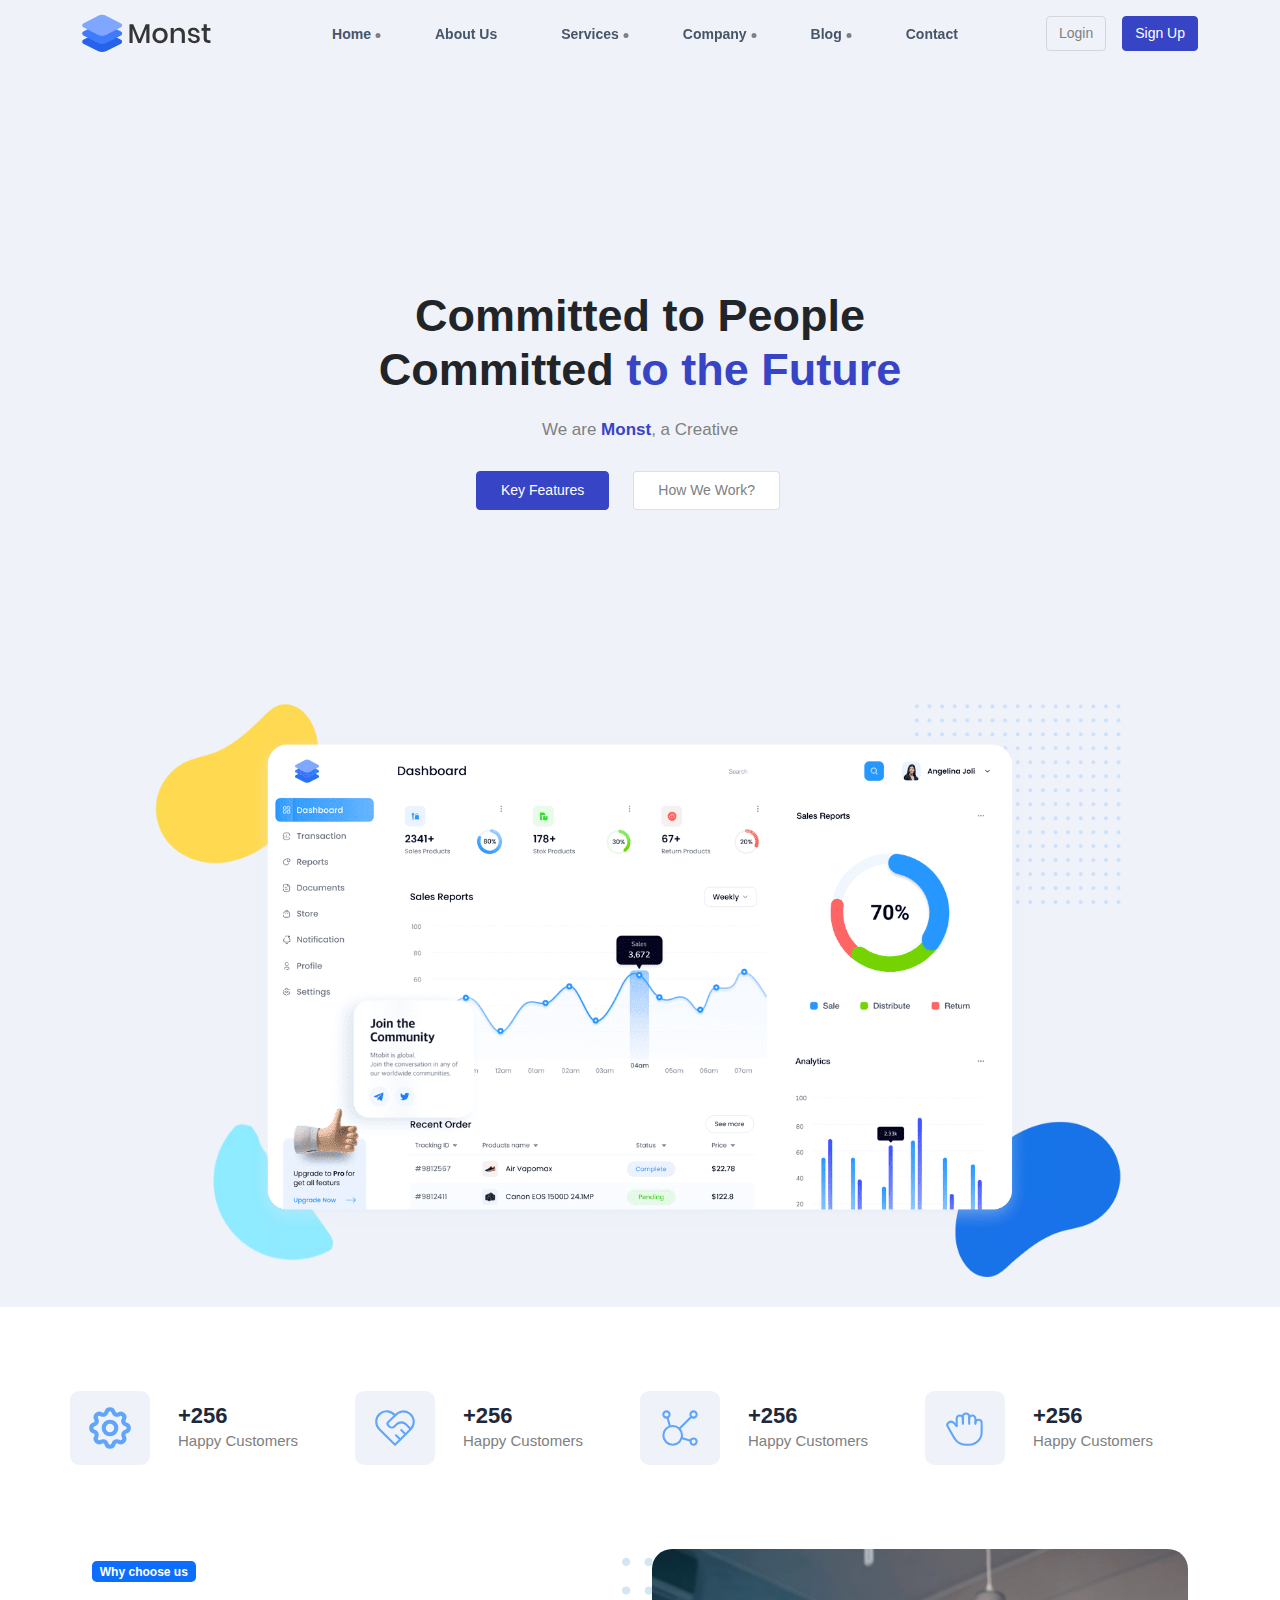
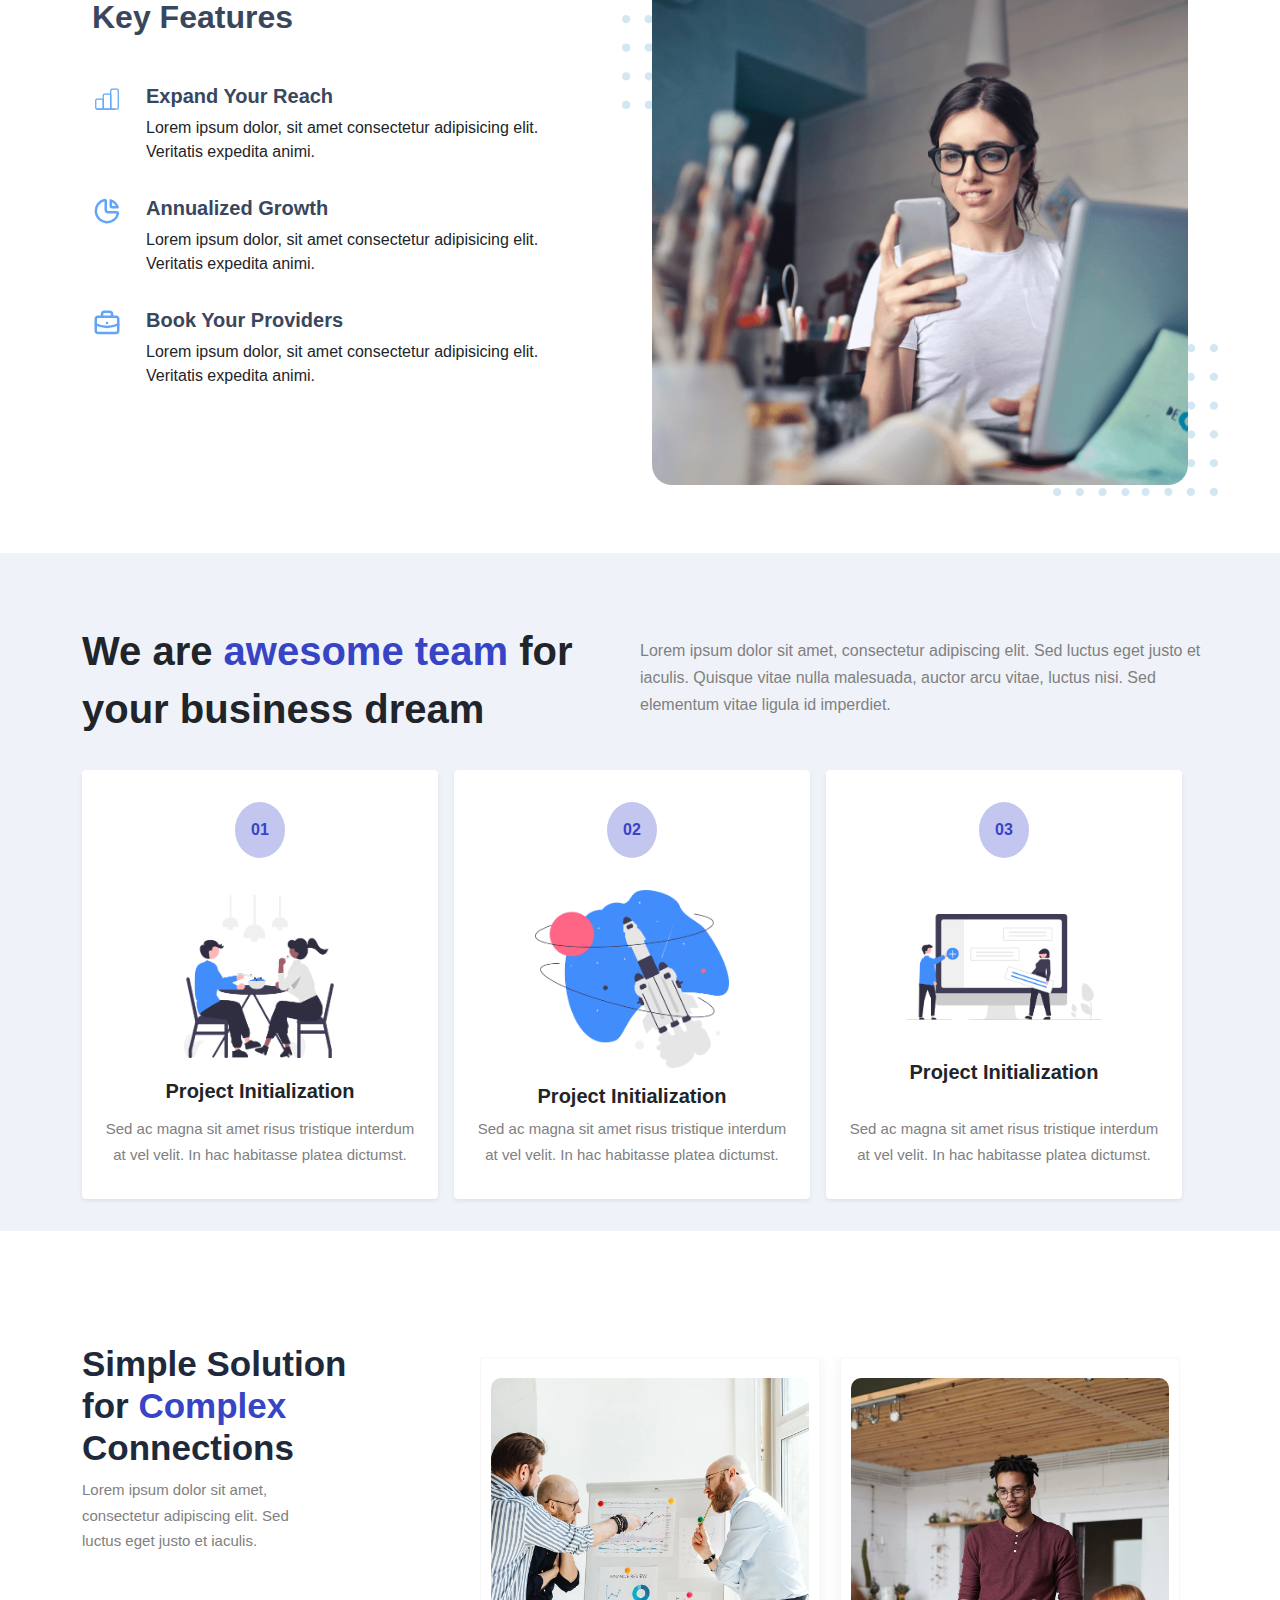
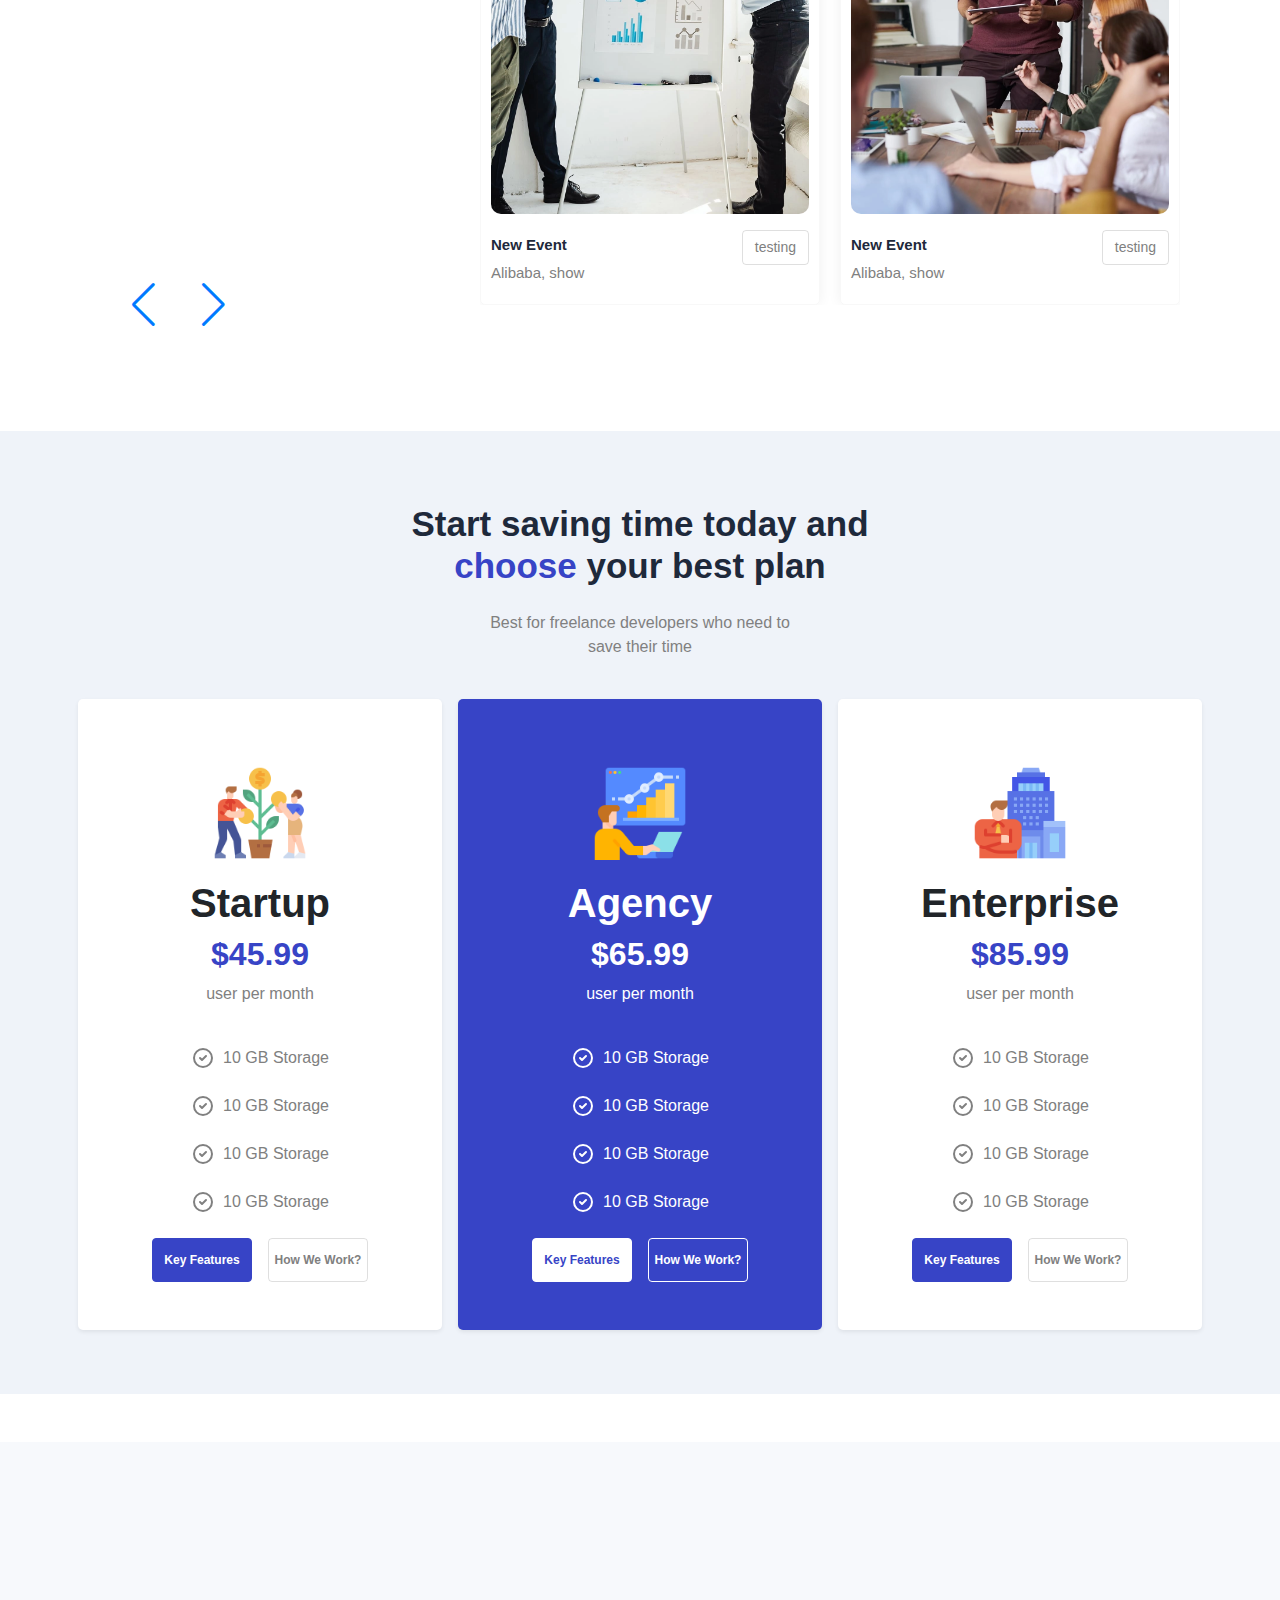
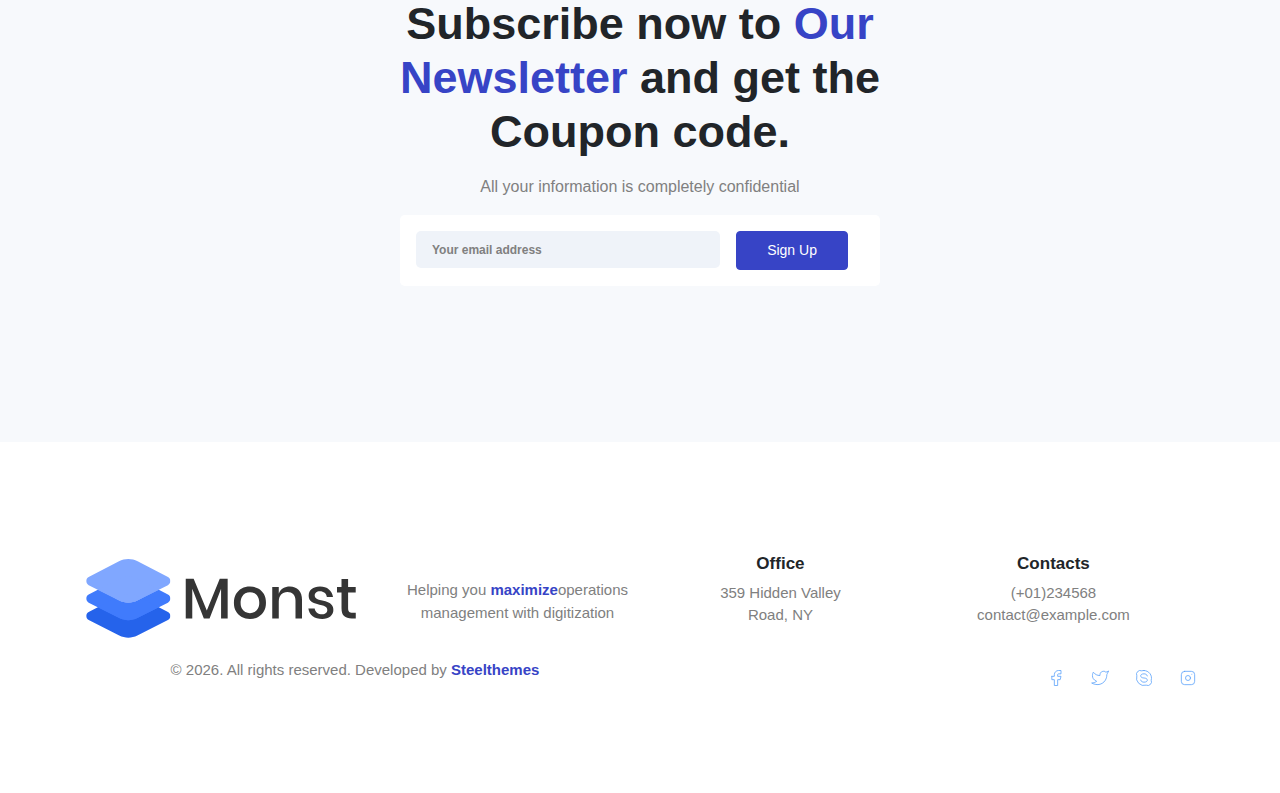
==== commit 6d36a9a4: "Add files via upload" ====
--- a/index.html
+++ b/index.html
@@ -25,7 +25,7 @@
             <a href="#">Home</a>
             <ul id="drop-menu-1" class="nav-drop-menu d-block home drop-menu">
               <li class="my-2">
-                <a class="item p-3 my-3 fw-normal" href="#">Landing Page 1</a>
+                <a class="item p-3 my-3 fw-normal" href="index.html">Landing Page 1</a>
               </li>
               <li class="my-2">
                 <a class="item p-3 my-3 fw-normal" href="#">Landing Page 2</a>
@@ -38,7 +38,7 @@
               </li>
             </ul>
           </li>
-          <li class="mx-xl-4 mx-md-3"><a href="#">About Us</a></li>
+          <li class="mx-xl-4 mx-md-3"><a href="aboutus.html">About Us</a></li>
           <li class="mx-xl-4 mx-md-3 menup">
             <a href="#">Services</a>
             <ul id="drop-menu-2" class="d-block home drop-menu">
@@ -99,12 +99,12 @@
               </li>
             </ul>
           </li>
-          <li class="mx-xl-4 mx-md-3"><a href="#">Contact</a></li>
+          <li class="mx-xl-4 mx-md-3"><a href="contactus.html">Contact</a></li>
         </ul>
       </div>
       <div class="btn-auth d-none d-lg-flex">
-        <div class="btn btn-two login mx-3">Login</div>
-        <div class="btn btn-one sign-up">Sign Up</div>
+        <a class="btn btn-two login mx-3" href="login.html">Login</a>
+        <a class="btn btn-one sign-up" href="signup.html">Sign Up</a>
       </div>
       <!-- Start Mega menu left -->
       <button class="navbar-toggler d-lg-none" type="button" data-bs-toggle="offcanvas"
@@ -113,33 +113,130 @@
       </button>
       <div class="offcanvas offcanvas-start" tabindex="-1" id="offcanvasNavbar"
         aria-labelledby="offcanvasNavbarLabel">
-        <div class="offcanvas-header">
-          <h5 class="offcanvas-title" id="offcanvasNavbarLabel">Offcanvas</h5>
+        <div class="offcanvas-header justify-content-end">
           <button type="button" class="btn-close text-reset" data-bs-dismiss="offcanvas"
             aria-label="Close"></button>
         </div>
         <div class="offcanvas-body">
           <ul class="navbar-nav justify-content-end flex-grow-1 pe-3">
             <li class="nav-item">
-              <a class="nav-link active" aria-current="page" href="#">Home</a>
+              <a class="nav-link active" aria-current="page" href="index.html">Home</a>
             </li>
             <li class="nav-item">
-              <a class="nav-link" href="#">Link</a>
+              <a class="nav-link" aria-current="page" href="pages/aboutus.html">About Us</a>
             </li>
             <li class="nav-item dropdown">
               <a class="nav-link dropdown-toggle" href="#" id="dropdownId" data-bs-toggle="dropdown"
-                aria-haspopup="true" aria-expanded="false">Dropdown</a>
+                aria-haspopup="true" aria-expanded="false">Services</a>
               <div class="dropdown-menu" aria-labelledby="dropdownId">
-                <a class="dropdown-item" href="#">Action 1</a>
-                <a class="dropdown-item" href="#">Action 2</a>
+                <a class="dropdown-item" href="#">Services Default</a>
+                <a class="dropdown-item" href="#">Services Style 01</a>
+                <a class="dropdown-item" href="#">Service Details</a>
               </div>
             </li>
+            <li class="nav-item dropdown">
+              <a class="nav-link dropdown-toggle" href="#" id="dropdownId" data-bs-toggle="dropdown"
+                aria-haspopup="true" aria-expanded="false">Company</a>
+              <div class="dropdown-menu" aria-labelledby="dropdownId">
+                <a class="dropdown-item" href="#">Company</a>
+                <a class="dropdown-item" href="#">Portfolio</a>
+                <a class="dropdown-item" href="#">Team</a>
+                <a class="dropdown-item" href="#">Testimonials</a>
+                <a class="dropdown-item" href="#">Pricing</a>
+                <a class="dropdown-item" href="#">Faqs</a>
+                <a class="dropdown-item" href="#">404</a>
+              </div>
+            </li>
+            <li class="nav-item dropdown">
+              <a class="nav-link dropdown-toggle" href="#" id="dropdownId" data-bs-toggle="dropdown"
+                aria-haspopup="true" aria-expanded="false">Blog</a>
+              <div class="dropdown-menu" aria-labelledby="dropdownId">
+                <a class="dropdown-item" href="#">Blog Default</a>
+                <a class="dropdown-item" href="#">Blog Style 01</a>
+                <a class="dropdown-item" href="#">Blog Style 02</a>
+                <a class="dropdown-item" href="#">Single Post</a>
+              </div>
+            </li>
+            <li class="nav-item">
+              <a class="nav-link" aria-current="page" href="contactus.html">Contact</a>
+            </li>
           </ul>
-          <form class="d-flex">
-            <input class="form-control me-2" type="search" placeholder="Search"
-              aria-label="Search" />
-            <button class="btn btn-outline-success" type="submit"> Search </button>
-          </form>
+          <hr>
+          <div class="btn-auth my-4">
+            <a class="btn btn-one sign-up" style="width: 80px;" href="signup.html">Sign Up</a>
+            <a class="btn btn-two login mx-3" style="width: 80px;" href="login.html">Login</a>
+          </div>
+          <hr>
+          <div>
+            <h5 class="fw-bold" style="word-spacing: -2px;">Get In Touch</h5>
+            <div style="display: flex;align-items: self-start;">
+              <svg xmlns="http://www.w3.org/2000/svg" style="margin-top: 6px;margin-right: 5px;"
+                class="icon icon-tabler icon-tabler-mail-forward" width="14" height="14"
+                viewBox="0 0 24 24" stroke-width="1" stroke="#60a5fa" fill="none"
+                stroke-linecap="round" stroke-linejoin="round">
+                <path stroke="none" d="M0 0h24v24H0z" fill="none"></path>
+                <path d="M12 18h-7a2 2 0 0 1 -2 -2v-10a2 2 0 0 1 2 -2h14a2 2 0 0 1 2 2v7.5"></path>
+                <path d="M3 6l9 6l9 -6"></path>
+                <path d="M15 18h6"></path>
+                <path d="M18 15l3 3l-3 3"></path>
+              </svg>
+              <p style="color: gray;">name.gmail.com</p>
+            </div>
+            <div style="display: flex;align-items: self-start;">
+              <svg xmlns="http://www.w3.org/2000/svg" style="margin-top: 6px;margin-right: 5px;"
+                class="icon icon-tabler icon-tabler-phone-call " width="14" height="14"
+                viewBox="0 0 24 24" stroke-width="1" stroke="#60a5fa" fill="none"
+                stroke-linecap="round" stroke-linejoin="round">
+                <path stroke="none" d="M0 0h24v24H0z" fill="none"></path>
+                <path
+                  d="M5 4h4l2 5l-2.5 1.5a11 11 0 0 0 5 5l1.5 -2.5l5 2v4a2 2 0 0 1 -2 2a16 16 0 0 1 -15 -15a2 2 0 0 1 2 -2">
+                </path>
+                <path d="M15 7a2 2 0 0 1 2 2"></path>
+                <path d="M15 3a6 6 0 0 1 6 6"></path>
+              </svg>
+              <p style="color: gray;">0123456789</p>
+            </div>
+            <div class="col gap-1 d-flex justify-content-start">
+              <svg xmlns="http://www.w3.org/2000/svg"
+                class="icon icon-tabler icon-tabler-brand-facebook" width="20" height="20"
+                viewBox="0 0 24 24" stroke-width="1" stroke="#60a5fa" fill="none"
+                stroke-linecap="round" stroke-linejoin="round">
+                <path stroke="none" d="M0 0h24v24H0z" fill="none"></path>
+                <path d="M7 10v4h3v7h4v-7h3l1 -4h-4v-2a1 1 0 0 1 1 -1h3v-4h-3a5 5 0 0 0 -5 5v2h-3">
+                </path>
+              </svg>
+              <svg stroke-linejoin="round" stroke-linecap="round" fill="none" stroke="#60a5fa"
+                stroke-width="1" viewBox="0 0 24 24" height="20" width="20"
+                class="icon icon-tabler icon-tabler-brand-twitter"
+                xmlns="http://www.w3.org/2000/svg">
+                <path stroke="none" d="M0 0h24v24H0z" fill="none"></path>
+                <path
+                  d="M22 4.01c-1 .49 -1.98 .689 -3 .99c-1.121 -1.265 -2.783 -1.335 -4.38 -.737s-2.643 2.06 -2.62 3.737v1c-3.245 .083 -6.135 -1.395 -8 -4c0 0 -4.182 7.433 4 11c-1.872 1.247 -3.739 2.088 -6 2c3.308 1.803 6.913 2.423 10.034 1.517c3.58 -1.04 6.522 -3.723 7.651 -7.742a13.84 13.84 0 0 0 .497 -3.753c-.002 -.249 1.51 -2.772 1.818 -4.013z">
+                </path>
+              </svg>
+              <svg xmlns="http://www.w3.org/2000/svg"
+                class="icon icon-tabler icon-tabler-brand-skype" width="20" height="20"
+                viewBox="0 0 24 24" stroke-width="1" stroke="#60a5fa" fill="none"
+                stroke-linecap="round" stroke-linejoin="round">
+                <path stroke="none" d="M0 0h24v24H0z" fill="none"></path>
+                <path
+                  d="M12 3a9 9 0 0 1 8.603 11.65a4.5 4.5 0 0 1 -5.953 5.953a9 9 0 0 1 -11.253 -11.253a4.5 4.5 0 0 1 5.953 -5.954a8.987 8.987 0 0 1 2.65 -.396z">
+                </path>
+                <path
+                  d="M8 14.5c.5 2 2.358 2.5 4 2.5c2.905 0 4 -1.187 4 -2.5c0 -1.503 -1.927 -2.5 -4 -2.5s-4 -.997 -4 -2.5c0 -1.313 1.095 -2.5 4 -2.5c1.642 0 3.5 .5 4 2.5">
+                </path>
+              </svg>
+              <svg xmlns="http://www.w3.org/2000/svg"
+                class="icon icon-tabler icon-tabler-brand-instagram" width="20" height="20"
+                viewBox="0 0 24 24" stroke-width="1" stroke="#60a5fa" fill="none"
+                stroke-linecap="round" stroke-linejoin="round">
+                <path stroke="none" d="M0 0h24v24H0z" fill="none"></path>
+                <rect x="4" y="4" width="16" height="16" rx="4"></rect>
+                <circle cx="12" cy="12" r="3"></circle>
+                <line x1="16.5" y1="7.5" x2="16.5" y2="7.501"></line>
+              </svg>
+            </div>
+          </div>
         </div>
       </div>
       <!-- End Mega menu left -->
--- a/css/monst.css
+++ b/css/monst.css
@@ -23,7 +23,6 @@
 
 body {
   font-family: "Montserrat", sans-serif;
-  height: 1000px;
 }
 
 /* Start Global Rules */
@@ -118,6 +117,9 @@
 .navbar .list ul .menup.open ul.home {
   top: 30px;
   opacity: 1;
+}
+.navbar .list .menu-ul .open {
+  color: var(--first-color);
 }
 .navbar .list ul.main-ul li.menup::after {
   content: "";
@@ -135,6 +137,32 @@
 }
 .navbar .navbar-toggler:focus .navbar-toggler-icon {
   transform: rotateZ(180deg);
+}
+
+/* custom nav mobile*/
+.navbar .offcanvas-body .dropdown-menu {
+  padding: 0.5rem 0 0.5rem 20px;
+  border: none;
+}
+a.nav-link {
+  color: gray !important;
+  font-size: 17px;
+  transition: 0.3s;
+}
+a.nav-link:hover {
+  color: var(--first-color) !important;
+}
+.dropdown-toggle::after {
+  margin-left: 1em;
+  transition: 0.3s;
+}
+.dropdown-toggle.show::after {
+  transform: rotateZ(180deg);
+}
+.dropdown-item:focus,
+.dropdown-item:hover {
+  color: var(--second-color) !important;
+  background-color: #5562f394 !important;
 }
 /* End nav */
 
@@ -364,8 +392,6 @@
 /* End Team */
 /* Start Slider */
 
-.slider {
-}
 .slider .row.main {
   position: relative;
 }
@@ -428,8 +454,7 @@
   font-size: 15px;
   margin: 0;
 }
-.slider .content-1 {
-}
+
 .slider .content-1 h1 {
   font-weight: bold;
   font-size: 35px;
@@ -454,9 +479,6 @@
 .slider .swiper-button .swiper-button-next {
   left: 80px;
 }
-.slider .swiper-button .swiper-button-next {
-}
-
 @media (max-width: 768px) {
   .swiper-slide img {
     height: 370px;
@@ -655,5 +677,30 @@
 footer .content .foot p b {
   color: var(--first-color);
 }
-
 /* End Footer */
+/*#################     Start AboutUs Page         #################*/
+
+/*#################     End AboutUs Page         #################*/
+/*#################     Start contactus Page         #################*/
+
+/*#################     End contactus Page         #################*/
+/*#################     Start Login Page         #################*/
+
+/*#################     End Login Page         #################*/
+/*#################     Start Sign Up Page         #################*/
+.bg-main {
+  background-color: var(--section-color);
+}
+.signup input {
+  background-color: var(--section-color);
+}
+.signup input::placeholder {
+  font-size: 16px !important;
+}
+
+@media (max-width: 767px) {
+  .w-50 {
+    width: 100% !important;
+  }
+}
+/*#################     End Sign Up Page         #################*/
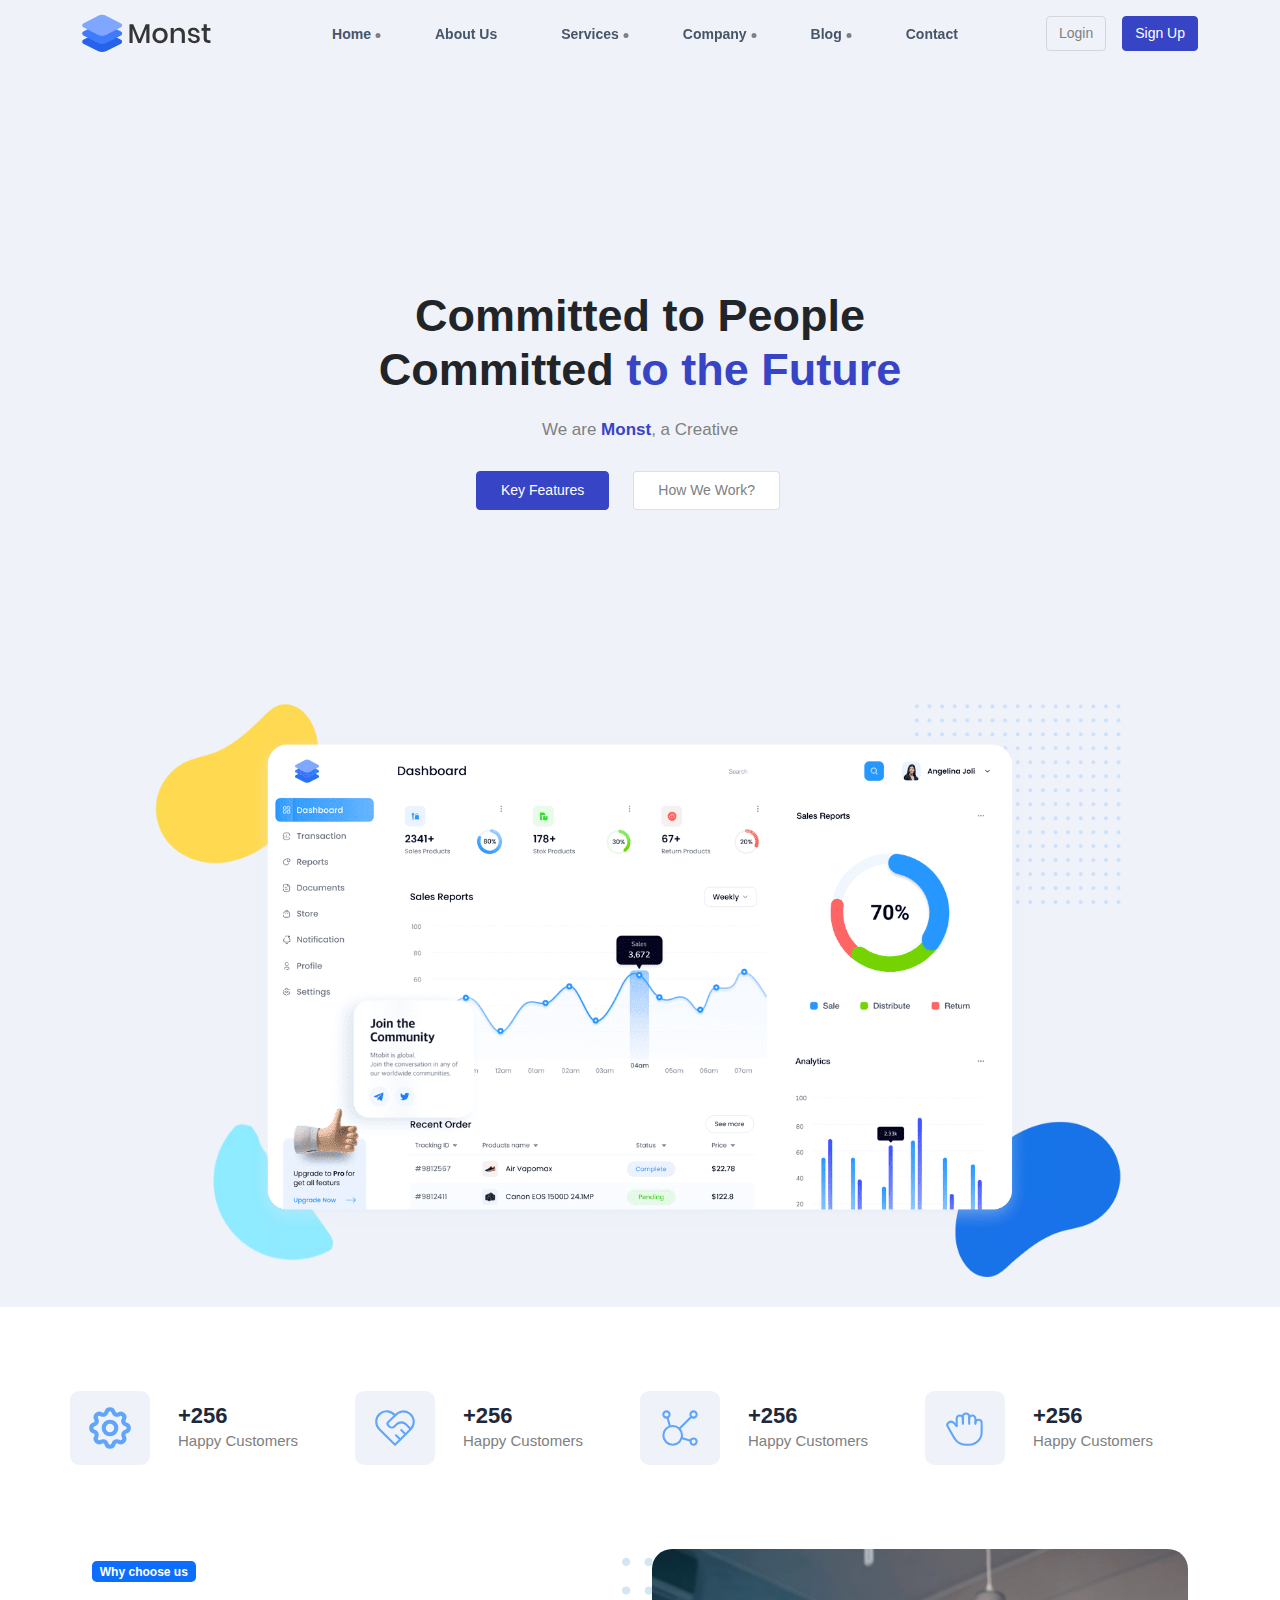
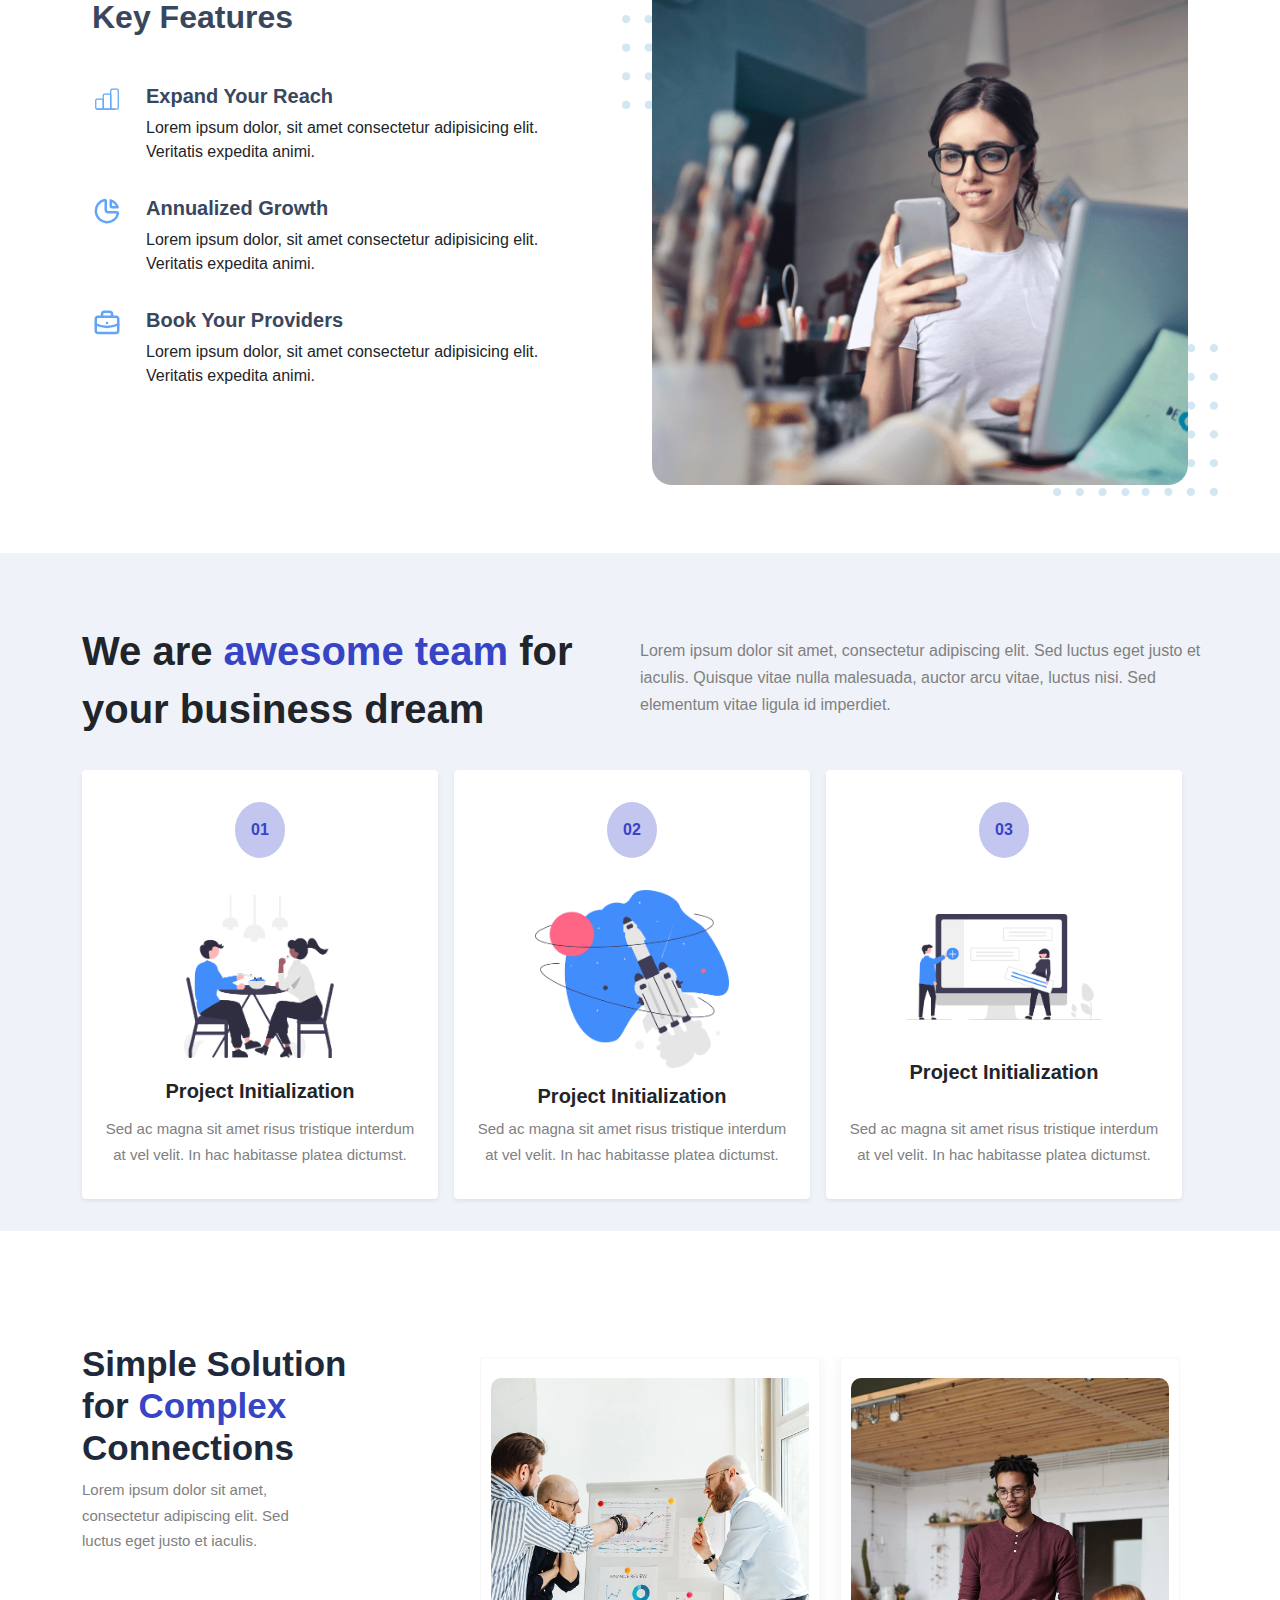
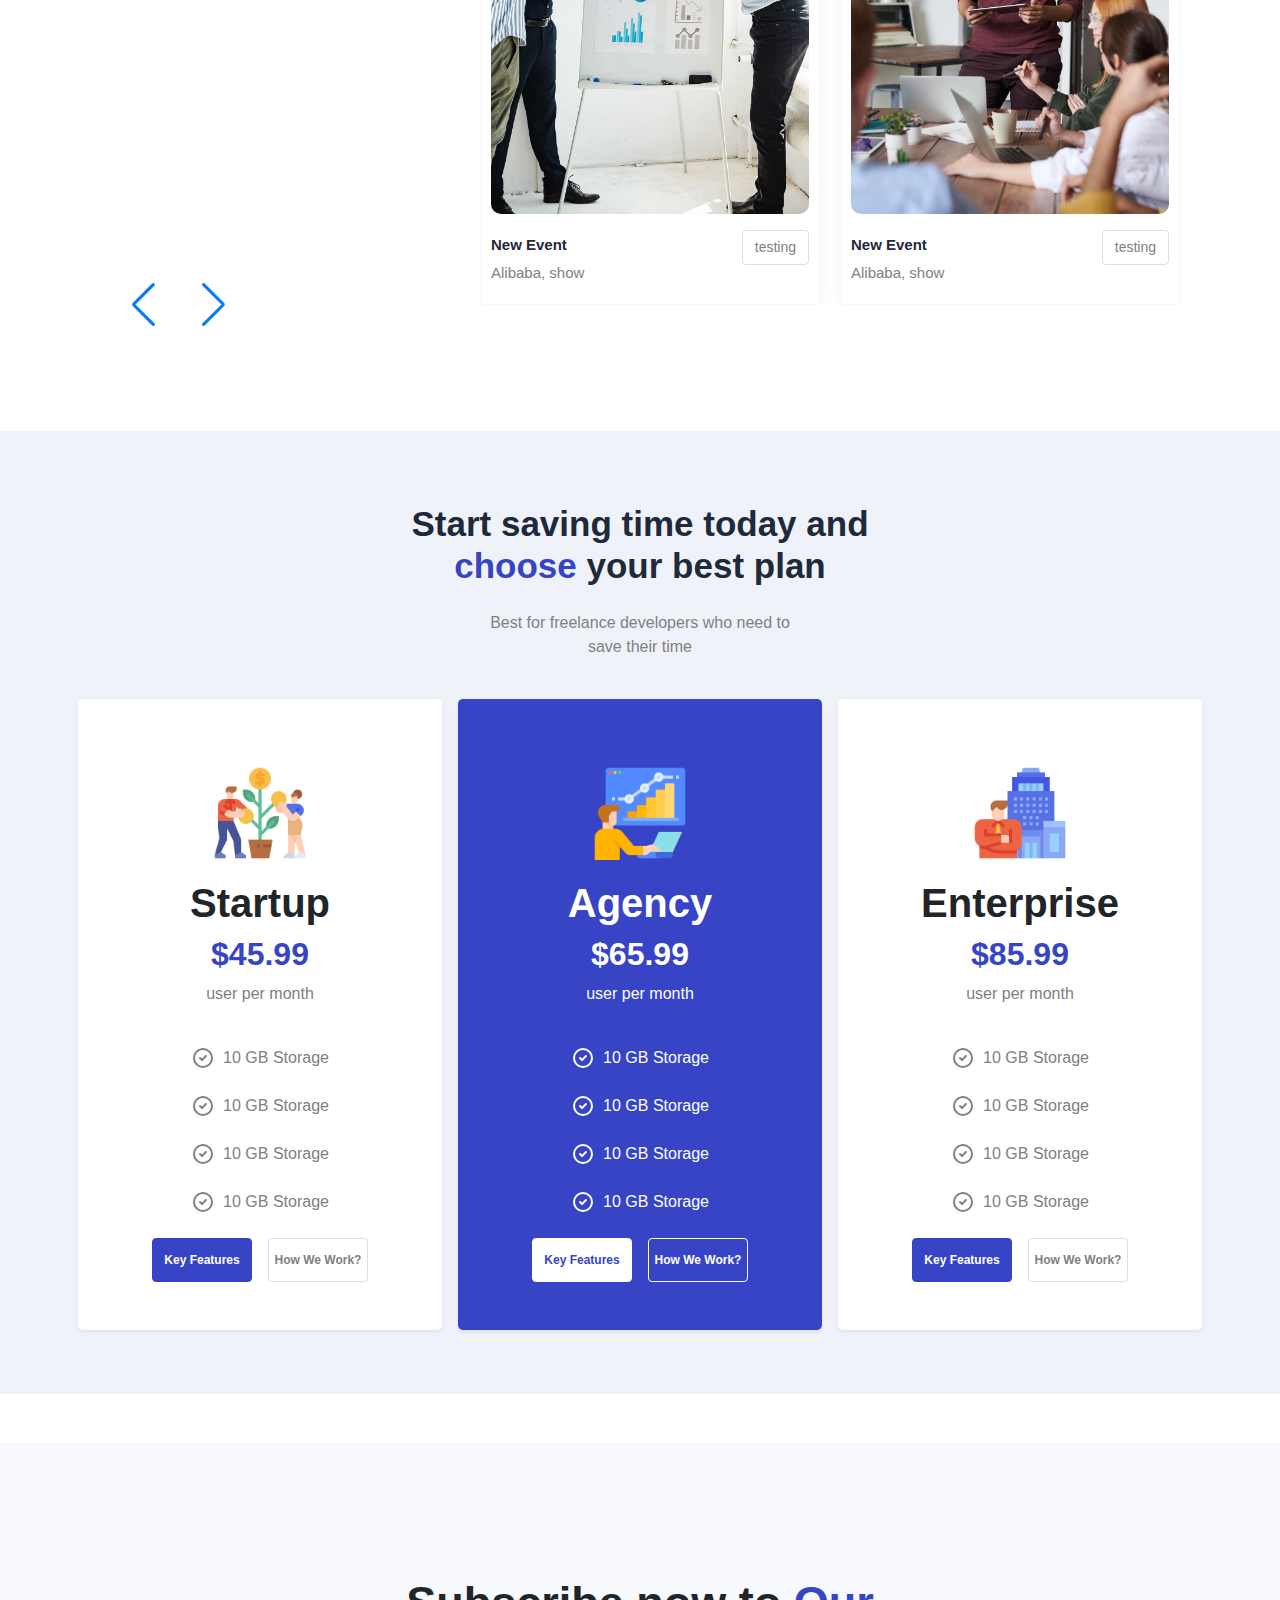
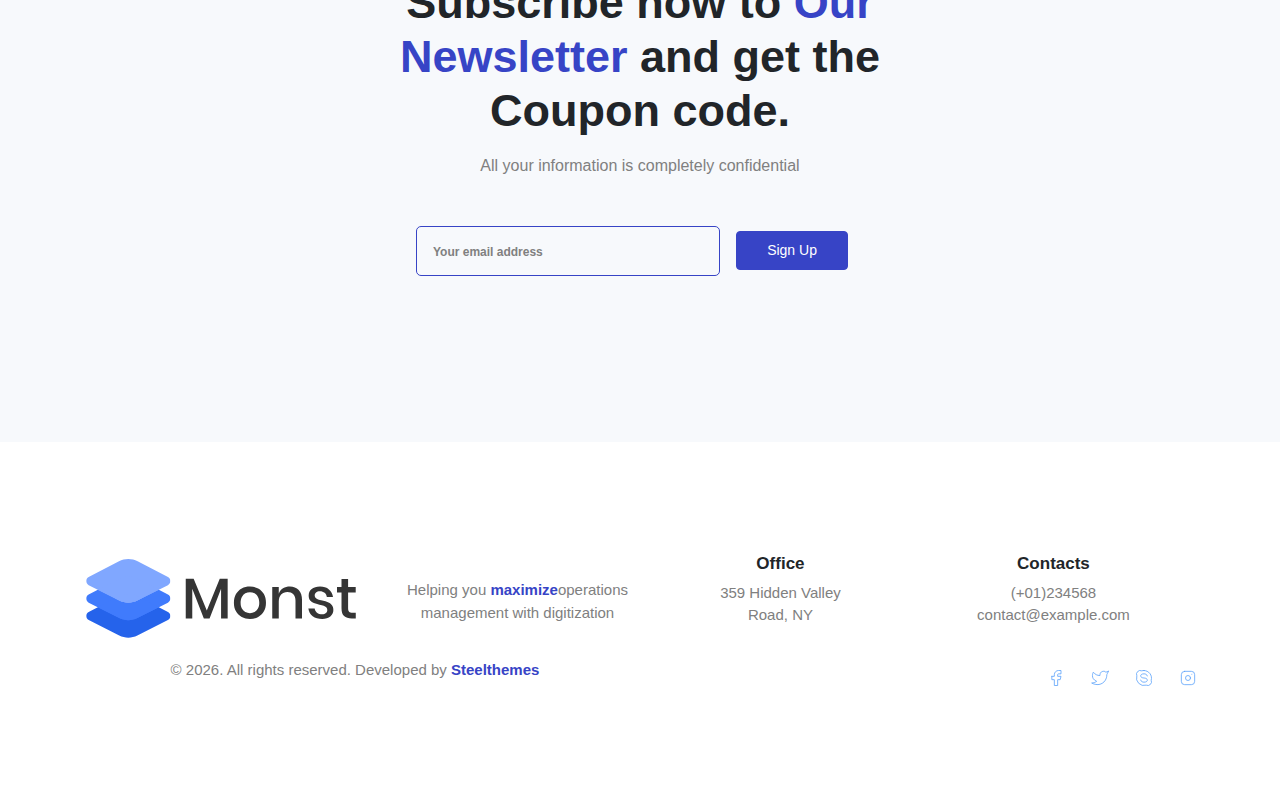
==== commit 0564f8e7: "test" ====
--- a/index.html
+++ b/index.html
@@ -17,8 +17,7 @@
   <!-- Start Nav -->
   <nav class="navbar navbar-light sticky-top">
     <div class="container">
-      <img class="navbar-brand" style="width: 130px; max-width: 100%"
-        src="assets/images/monst-logo.svg" alt="logo" />
+      <img class="navbar-brand" style="width: 130px; max-width: 100%" src="assets/images/monst-logo.svg" alt="logo" />
       <div id="list" class="list d-none d-lg-flex">
         <ul class="main-ul d-flex m-0 fw-bold">
           <li class="mx-xl-4 mx-md-3 menup">
@@ -43,7 +42,7 @@
             <a href="#">Services</a>
             <ul id="drop-menu-2" class="d-block home drop-menu">
               <li class="my-2">
-                <a class="item p-3 my-3 fw-normal" href="#">Services Default</a>
+                <a class="item p-3 my-3 fw-normal" href="services.html">Services Default</a>
               </li>
               <li class="my-2">
                 <a class="item p-3 my-3 fw-normal" href="#">Services Style 01</a>
@@ -83,10 +82,7 @@
             <a href="#">Blog</a>
             <ul id="drop-menu-4" class="d-block home drop-menu">
               <li class="my-2">
-                <a class="item p-3 my-3 fw-normal" href="#">Blog</a>
-              </li>
-              <li class="my-2">
-                <a class="item p-3 my-3 fw-normal" href="#">Blog Default</a>
+                <a class="item p-3 my-3 fw-normal" href="blog.html">Blog Default</a>
               </li>
               <li class="my-2">
                 <a class="item p-3 my-3 fw-normal" href="#">Blog Style 01</a>
@@ -111,11 +107,9 @@
         data-bs-target="#offcanvasNavbar" aria-controls="offcanvasNavbar">
         <span class="navbar-toggler-icon"></span>
       </button>
-      <div class="offcanvas offcanvas-start" tabindex="-1" id="offcanvasNavbar"
-        aria-labelledby="offcanvasNavbarLabel">
+      <div class="offcanvas offcanvas-start" tabindex="-1" id="offcanvasNavbar" aria-labelledby="offcanvasNavbarLabel">
         <div class="offcanvas-header justify-content-end">
-          <button type="button" class="btn-close text-reset" data-bs-dismiss="offcanvas"
-            aria-label="Close"></button>
+          <button type="button" class="btn-close text-reset" data-bs-dismiss="offcanvas" aria-label="Close"></button>
         </div>
         <div class="offcanvas-body">
           <ul class="navbar-nav justify-content-end flex-grow-1 pe-3">
@@ -151,7 +145,7 @@
               <a class="nav-link dropdown-toggle" href="#" id="dropdownId" data-bs-toggle="dropdown"
                 aria-haspopup="true" aria-expanded="false">Blog</a>
               <div class="dropdown-menu" aria-labelledby="dropdownId">
-                <a class="dropdown-item" href="#">Blog Default</a>
+                <a class="dropdown-item" href="blog.html">Blog Default</a>
                 <a class="dropdown-item" href="#">Blog Style 01</a>
                 <a class="dropdown-item" href="#">Blog Style 02</a>
                 <a class="dropdown-item" href="#">Single Post</a>
@@ -171,9 +165,8 @@
             <h5 class="fw-bold" style="word-spacing: -2px;">Get In Touch</h5>
             <div style="display: flex;align-items: self-start;">
               <svg xmlns="http://www.w3.org/2000/svg" style="margin-top: 6px;margin-right: 5px;"
-                class="icon icon-tabler icon-tabler-mail-forward" width="14" height="14"
-                viewBox="0 0 24 24" stroke-width="1" stroke="#60a5fa" fill="none"
-                stroke-linecap="round" stroke-linejoin="round">
+                class="icon icon-tabler icon-tabler-mail-forward" width="14" height="14" viewBox="0 0 24 24"
+                stroke-width="1" stroke="#60a5fa" fill="none" stroke-linecap="round" stroke-linejoin="round">
                 <path stroke="none" d="M0 0h24v24H0z" fill="none"></path>
                 <path d="M12 18h-7a2 2 0 0 1 -2 -2v-10a2 2 0 0 1 2 -2h14a2 2 0 0 1 2 2v7.5"></path>
                 <path d="M3 6l9 6l9 -6"></path>
@@ -184,9 +177,8 @@
             </div>
             <div style="display: flex;align-items: self-start;">
               <svg xmlns="http://www.w3.org/2000/svg" style="margin-top: 6px;margin-right: 5px;"
-                class="icon icon-tabler icon-tabler-phone-call " width="14" height="14"
-                viewBox="0 0 24 24" stroke-width="1" stroke="#60a5fa" fill="none"
-                stroke-linecap="round" stroke-linejoin="round">
+                class="icon icon-tabler icon-tabler-phone-call " width="14" height="14" viewBox="0 0 24 24"
+                stroke-width="1" stroke="#60a5fa" fill="none" stroke-linecap="round" stroke-linejoin="round">
                 <path stroke="none" d="M0 0h24v24H0z" fill="none"></path>
                 <path
                   d="M5 4h4l2 5l-2.5 1.5a11 11 0 0 0 5 5l1.5 -2.5l5 2v4a2 2 0 0 1 -2 2a16 16 0 0 1 -15 -15a2 2 0 0 1 2 -2">
@@ -197,27 +189,24 @@
               <p style="color: gray;">0123456789</p>
             </div>
             <div class="col gap-1 d-flex justify-content-start">
-              <svg xmlns="http://www.w3.org/2000/svg"
-                class="icon icon-tabler icon-tabler-brand-facebook" width="20" height="20"
-                viewBox="0 0 24 24" stroke-width="1" stroke="#60a5fa" fill="none"
-                stroke-linecap="round" stroke-linejoin="round">
+              <svg xmlns="http://www.w3.org/2000/svg" class="icon icon-tabler icon-tabler-brand-facebook" width="20"
+                height="20" viewBox="0 0 24 24" stroke-width="1" stroke="#60a5fa" fill="none" stroke-linecap="round"
+                stroke-linejoin="round">
                 <path stroke="none" d="M0 0h24v24H0z" fill="none"></path>
                 <path d="M7 10v4h3v7h4v-7h3l1 -4h-4v-2a1 1 0 0 1 1 -1h3v-4h-3a5 5 0 0 0 -5 5v2h-3">
                 </path>
               </svg>
-              <svg stroke-linejoin="round" stroke-linecap="round" fill="none" stroke="#60a5fa"
-                stroke-width="1" viewBox="0 0 24 24" height="20" width="20"
-                class="icon icon-tabler icon-tabler-brand-twitter"
+              <svg stroke-linejoin="round" stroke-linecap="round" fill="none" stroke="#60a5fa" stroke-width="1"
+                viewBox="0 0 24 24" height="20" width="20" class="icon icon-tabler icon-tabler-brand-twitter"
                 xmlns="http://www.w3.org/2000/svg">
                 <path stroke="none" d="M0 0h24v24H0z" fill="none"></path>
                 <path
                   d="M22 4.01c-1 .49 -1.98 .689 -3 .99c-1.121 -1.265 -2.783 -1.335 -4.38 -.737s-2.643 2.06 -2.62 3.737v1c-3.245 .083 -6.135 -1.395 -8 -4c0 0 -4.182 7.433 4 11c-1.872 1.247 -3.739 2.088 -6 2c3.308 1.803 6.913 2.423 10.034 1.517c3.58 -1.04 6.522 -3.723 7.651 -7.742a13.84 13.84 0 0 0 .497 -3.753c-.002 -.249 1.51 -2.772 1.818 -4.013z">
                 </path>
               </svg>
-              <svg xmlns="http://www.w3.org/2000/svg"
-                class="icon icon-tabler icon-tabler-brand-skype" width="20" height="20"
-                viewBox="0 0 24 24" stroke-width="1" stroke="#60a5fa" fill="none"
-                stroke-linecap="round" stroke-linejoin="round">
+              <svg xmlns="http://www.w3.org/2000/svg" class="icon icon-tabler icon-tabler-brand-skype" width="20"
+                height="20" viewBox="0 0 24 24" stroke-width="1" stroke="#60a5fa" fill="none" stroke-linecap="round"
+                stroke-linejoin="round">
                 <path stroke="none" d="M0 0h24v24H0z" fill="none"></path>
                 <path
                   d="M12 3a9 9 0 0 1 8.603 11.65a4.5 4.5 0 0 1 -5.953 5.953a9 9 0 0 1 -11.253 -11.253a4.5 4.5 0 0 1 5.953 -5.954a8.987 8.987 0 0 1 2.65 -.396z">
@@ -226,10 +215,9 @@
                   d="M8 14.5c.5 2 2.358 2.5 4 2.5c2.905 0 4 -1.187 4 -2.5c0 -1.503 -1.927 -2.5 -4 -2.5s-4 -.997 -4 -2.5c0 -1.313 1.095 -2.5 4 -2.5c1.642 0 3.5 .5 4 2.5">
                 </path>
               </svg>
-              <svg xmlns="http://www.w3.org/2000/svg"
-                class="icon icon-tabler icon-tabler-brand-instagram" width="20" height="20"
-                viewBox="0 0 24 24" stroke-width="1" stroke="#60a5fa" fill="none"
-                stroke-linecap="round" stroke-linejoin="round">
+              <svg xmlns="http://www.w3.org/2000/svg" class="icon icon-tabler icon-tabler-brand-instagram" width="20"
+                height="20" viewBox="0 0 24 24" stroke-width="1" stroke="#60a5fa" fill="none" stroke-linecap="round"
+                stroke-linejoin="round">
                 <path stroke="none" d="M0 0h24v24H0z" fill="none"></path>
                 <rect x="4" y="4" width="16" height="16" rx="4"></rect>
                 <circle cx="12" cy="12" r="3"></circle>
@@ -270,9 +258,9 @@
         <div class="col min-div w-auto my-1">
           <div class="row content-row">
             <div class="svg col">
-              <svg xmlns="http://www.w3.org/2000/svg" class="icon icon-tabler icon-tabler-settings"
-                width="70" height="50" viewBox="0 0 24 24" stroke-width="2" stroke="#60a5fa"
-                fill="none" stroke-linecap="round" stroke-linejoin="round">
+              <svg xmlns="http://www.w3.org/2000/svg" class="icon icon-tabler icon-tabler-settings" width="70"
+                height="50" viewBox="0 0 24 24" stroke-width="2" stroke="#60a5fa" fill="none" stroke-linecap="round"
+                stroke-linejoin="round">
                 <desc> Download more icon variants from https://tabler-icons.io/i/settings </desc>
                 <path stroke="none" d="M0 0h24v24H0z" fill="none"></path>
                 <path
@@ -290,13 +278,11 @@
         <div class="col min-div w-auto my-1">
           <div class="row content-row">
             <div class="svg col">
-              <svg xmlns="http://www.w3.org/2000/svg"
-                class="icon icon-tabler icon-tabler-heart-handshake" width="70" height="50"
-                viewBox="0 0 24 24" stroke-width="1" stroke="#60a5fa" fill="none"
-                stroke-linecap="round" stroke-linejoin="round">
-                <path stroke="none" d="M0 0h24v24H0z" fill="none"></path>
-                <path
-                  d="M19.5 12.572l-7.5 7.428l-7.5 -7.428a5 5 0 1 1 7.5 -6.566a5 5 0 1 1 7.5 6.572">
+              <svg xmlns="http://www.w3.org/2000/svg" class="icon icon-tabler icon-tabler-heart-handshake" width="70"
+                height="50" viewBox="0 0 24 24" stroke-width="1" stroke="#60a5fa" fill="none" stroke-linecap="round"
+                stroke-linejoin="round">
+                <path stroke="none" d="M0 0h24v24H0z" fill="none"></path>
+                <path d="M19.5 12.572l-7.5 7.428l-7.5 -7.428a5 5 0 1 1 7.5 -6.566a5 5 0 1 1 7.5 6.572">
                 </path>
                 <path
                   d="M12 6l-3.293 3.293a1 1 0 0 0 0 1.414l.543 .543c.69 .69 1.81 .69 2.5 0l1 -1a3.182 3.182 0 0 1 4.5 0l2.25 2.25">
@@ -314,9 +300,9 @@
         <div class="col min-div w-auto my-1">
           <div class="row content-row">
             <div class="svg col">
-              <svg xmlns="http://www.w3.org/2000/svg" class="icon icon-tabler icon-tabler-affiliate"
-                width="70" height="50" viewBox="0 0 24 24" stroke-width="1" stroke="#60a5fa"
-                fill="none" stroke-linecap="round" stroke-linejoin="round">
+              <svg xmlns="http://www.w3.org/2000/svg" class="icon icon-tabler icon-tabler-affiliate" width="70"
+                height="50" viewBox="0 0 24 24" stroke-width="1" stroke="#60a5fa" fill="none" stroke-linecap="round"
+                stroke-linejoin="round">
                 <path stroke="none" d="M0 0h24v24H0z" fill="none"></path>
                 <path d="M5.931 6.936l1.275 4.249m5.607 5.609l4.251 1.275"></path>
                 <path d="M11.683 12.317l5.759 -5.759"></path>
@@ -335,9 +321,9 @@
         <div class="col min-div w-auto my-1">
           <div class="row content-row">
             <div class="svg col">
-              <svg xmlns="http://www.w3.org/2000/svg" class="icon icon-tabler icon-tabler-hand-grab"
-                width="70" height="50" viewBox="0 0 24 24" stroke-width="1" stroke="#60a5fa"
-                fill="none" stroke-linecap="round" stroke-linejoin="round">
+              <svg xmlns="http://www.w3.org/2000/svg" class="icon icon-tabler icon-tabler-hand-grab" width="70"
+                height="50" viewBox="0 0 24 24" stroke-width="1" stroke="#60a5fa" fill="none" stroke-linecap="round"
+                stroke-linejoin="round">
                 <path stroke="none" d="M0 0h24v24H0z" fill="none"></path>
                 <path d="M8 11v-3.5a1.5 1.5 0 0 1 3 0v2.5"></path>
                 <path d="M11 9.5v-3a1.5 1.5 0 0 1 3 0v3.5"></path>
@@ -366,9 +352,9 @@
           <h1 class="fs-2 fw-bold mb-5">Key Features</h1>
           <div class="row my-3">
             <div class="col flex-grow-0">
-              <svg xmlns="http://www.w3.org/2000/svg" class="icon icon-tabler icon-tabler-chart-bar"
-                width="30" height="30" viewBox="0 0 24 24" stroke-width="1" stroke="#60a5fa"
-                fill="none" stroke-linecap="round" stroke-linejoin="round">
+              <svg xmlns="http://www.w3.org/2000/svg" class="icon icon-tabler icon-tabler-chart-bar" width="30"
+                height="30" viewBox="0 0 24 24" stroke-width="1" stroke="#60a5fa" fill="none" stroke-linecap="round"
+                stroke-linejoin="round">
                 <path stroke="none" d="M0 0h24v24H0z" fill="none"></path>
                 <rect x="3" y="12" width="6" height="8" rx="1"></rect>
                 <rect x="9" y="8" width="6" height="12" rx="1"></rect>
@@ -384,12 +370,11 @@
           </div>
           <div class="row my-3">
             <div class="col flex-grow-0">
-              <svg xmlns="http://www.w3.org/2000/svg" class="icon icon-tabler icon-tabler-chart-pie"
-                width="30" height="30" viewBox="0 0 24 24" stroke-width="2" stroke="#60a5fa"
-                fill="none" stroke-linecap="round" stroke-linejoin="round">
-                <path stroke="none" d="M0 0h24v24H0z" fill="none"></path>
-                <path
-                  d="M10 3.2a9 9 0 1 0 10.8 10.8a1 1 0 0 0 -1 -1h-6.8a2 2 0 0 1 -2 -2v-7a0.9 .9 0 0 0 -1 -.8">
+              <svg xmlns="http://www.w3.org/2000/svg" class="icon icon-tabler icon-tabler-chart-pie" width="30"
+                height="30" viewBox="0 0 24 24" stroke-width="2" stroke="#60a5fa" fill="none" stroke-linecap="round"
+                stroke-linejoin="round">
+                <path stroke="none" d="M0 0h24v24H0z" fill="none"></path>
+                <path d="M10 3.2a9 9 0 1 0 10.8 10.8a1 1 0 0 0 -1 -1h-6.8a2 2 0 0 1 -2 -2v-7a0.9 .9 0 0 0 -1 -.8">
                 </path>
                 <path d="M15 3.5a9 9 0 0 1 5.5 5.5h-4.5a1 1 0 0 1 -1 -1v-4.5"></path>
               </svg>
@@ -402,9 +387,9 @@
           </div>
           <div class="row my-3">
             <div class="col flex-grow-0">
-              <svg xmlns="http://www.w3.org/2000/svg" class="icon icon-tabler icon-tabler-briefcase"
-                width="30" height="30" viewBox="0 0 24 24" stroke-width="2" stroke="#60a5fa"
-                fill="none" stroke-linecap="round" stroke-linejoin="round">
+              <svg xmlns="http://www.w3.org/2000/svg" class="icon icon-tabler icon-tabler-briefcase" width="30"
+                height="30" viewBox="0 0 24 24" stroke-width="2" stroke="#60a5fa" fill="none" stroke-linecap="round"
+                stroke-linejoin="round">
                 <path stroke="none" d="M0 0h24v24H0z" fill="none"></path>
                 <rect x="3" y="7" width="18" height="13" rx="2"></rect>
                 <path d="M8 7v-2a2 2 0 0 1 2 -2h4a2 2 0 0 1 2 2v2"></path>
@@ -446,24 +431,21 @@
         </div>
       </div>
       <div class="content-2 d-flex text-center flex-column flex-md-row">
-        <div
-          class="col card p-3 align-items-center justify-content-between me-3 my-3 border-0 shadow-sm">
+        <div class="col card p-3 align-items-center justify-content-between me-3 my-3 border-0 shadow-sm">
           <div class="head p-3 rounded-circle my-3">01</div>
           <img class="img-fluid my-3" src="assets/images/eating.png" alt="eating">
           <h2>Project Initialization</h2>
           <p>Sed ac magna sit amet risus tristique interdum at vel velit. In hac habitasse platea
             dictumst.</p>
         </div>
-        <div
-          class="col  card p-3 align-items-center justify-content-between me-3 my-3 border-0 shadow-sm">
+        <div class="col  card p-3 align-items-center justify-content-between me-3 my-3 border-0 shadow-sm">
           <div class="head p-3 rounded-circle my-3">02</div>
           <img class="img-fluid my-3" src="assets/images/space.png" alt="space">
           <h2>Project Initialization</h2>
           <p>Sed ac magna sit amet risus tristique interdum at vel velit. In hac habitasse platea
             dictumst.</p>
         </div>
-        <div
-          class="col  card p-3 align-items-center justify-content-between me-3 my-3 border-0 shadow-sm">
+        <div class="col  card p-3 align-items-center justify-content-between me-3 my-3 border-0 shadow-sm">
           <div class="head p-3 rounded-circle my-3">03</div>
           <img class="img-fluid my-3" src="assets/images/tasks.png" alt="tasks">
           <h2>Project Initialization</h2>
@@ -566,40 +548,39 @@
         <p class="my-4">Best for freelance developers who need to <br> save their time</p>
       </div>
       <div class="content-body justify-content-center row">
-        <div
-          class="col-12 col-md-5 col-lg my-3 card mx-2 justify-content-between align-items-center p-5 shadow-sm">
+        <div class="col-12 col-md-5 col-lg my-3 card mx-2 justify-content-between align-items-center p-5 shadow-sm">
           <img class="img-fluid py-3" src="assets/images/startup.png" alt="">
           <h1 class="">Startup</h1>
           <h2 class="">$45.99</h2>
           <p class="">user per month</p>
           <div class="pr-list">
             <div class="d-flex align-items-center my-4">
-              <svg class="w-6 h-6 stroke_color" xmlns="http://www.w3.org/2000/svg" fill="none"
-                viewBox="0 0 24 24" stroke="currentColor" width="24px">
-                <path stroke-linecap="round" stroke-linejoin="round" stroke-width="2"
-                  d="M9 12l2 2 4-4m6 2a9 9 0 11-18 0 9 9 0 0118 0z"></path>
-              </svg>
-              <p class="m-0 ms-2">10 GB Storage</p>
-            </div>
-            <div class="d-flex align-items-center my-4">
-              <svg class="w-6 h-6 stroke_color" xmlns="http://www.w3.org/2000/svg" fill="none"
-                viewBox="0 0 24 24" stroke="currentColor" width="24px">
-                <path stroke-linecap="round" stroke-linejoin="round" stroke-width="2"
-                  d="M9 12l2 2 4-4m6 2a9 9 0 11-18 0 9 9 0 0118 0z"></path>
-              </svg>
-              <p class="m-0 ms-2">10 GB Storage</p>
-            </div>
-            <div class="d-flex align-items-center my-4">
-              <svg class="w-6 h-6 stroke_color" xmlns="http://www.w3.org/2000/svg" fill="none"
-                viewBox="0 0 24 24" stroke="currentColor" width="24px">
-                <path stroke-linecap="round" stroke-linejoin="round" stroke-width="2"
-                  d="M9 12l2 2 4-4m6 2a9 9 0 11-18 0 9 9 0 0118 0z"></path>
-              </svg>
-              <p class="m-0 ms-2">10 GB Storage</p>
-            </div>
-            <div class="d-flex align-items-center my-4">
-              <svg class="w-6 h-6 stroke_color" xmlns="http://www.w3.org/2000/svg" fill="none"
-                viewBox="0 0 24 24" stroke="currentColor" width="24px">
+              <svg class="w-6 h-6 stroke_color" xmlns="http://www.w3.org/2000/svg" fill="none" viewBox="0 0 24 24"
+                stroke="currentColor" width="24px">
+                <path stroke-linecap="round" stroke-linejoin="round" stroke-width="2"
+                  d="M9 12l2 2 4-4m6 2a9 9 0 11-18 0 9 9 0 0118 0z"></path>
+              </svg>
+              <p class="m-0 ms-2">10 GB Storage</p>
+            </div>
+            <div class="d-flex align-items-center my-4">
+              <svg class="w-6 h-6 stroke_color" xmlns="http://www.w3.org/2000/svg" fill="none" viewBox="0 0 24 24"
+                stroke="currentColor" width="24px">
+                <path stroke-linecap="round" stroke-linejoin="round" stroke-width="2"
+                  d="M9 12l2 2 4-4m6 2a9 9 0 11-18 0 9 9 0 0118 0z"></path>
+              </svg>
+              <p class="m-0 ms-2">10 GB Storage</p>
+            </div>
+            <div class="d-flex align-items-center my-4">
+              <svg class="w-6 h-6 stroke_color" xmlns="http://www.w3.org/2000/svg" fill="none" viewBox="0 0 24 24"
+                stroke="currentColor" width="24px">
+                <path stroke-linecap="round" stroke-linejoin="round" stroke-width="2"
+                  d="M9 12l2 2 4-4m6 2a9 9 0 11-18 0 9 9 0 0118 0z"></path>
+              </svg>
+              <p class="m-0 ms-2">10 GB Storage</p>
+            </div>
+            <div class="d-flex align-items-center my-4">
+              <svg class="w-6 h-6 stroke_color" xmlns="http://www.w3.org/2000/svg" fill="none" viewBox="0 0 24 24"
+                stroke="currentColor" width="24px">
                 <path stroke-linecap="round" stroke-linejoin="round" stroke-width="2"
                   d="M9 12l2 2 4-4m6 2a9 9 0 11-18 0 9 9 0 0118 0z"></path>
               </svg>
@@ -611,40 +592,39 @@
             <div class="btn btn-two py-2 px-1  mx-2">How We Work?</div>
           </div>
         </div>
-        <div
-          class="col-12 col-md-5 col-lg my-3 card mx-2 justify-content-between align-items-center p-5 shadow-sm">
+        <div class="col-12 col-md-5 col-lg my-3 card mx-2 justify-content-between align-items-center p-5 shadow-sm">
           <img class="img-fluid py-3" src="assets/images/agency.png" alt="">
           <h1 class="">Agency</h1>
           <h2 class="">$65.99</h2>
           <p class="">user per month</p>
           <div class="pr-list ">
             <div class="d-flex align-items-center my-4">
-              <svg class="w-6 h-6 stroke_color" xmlns="http://www.w3.org/2000/svg" fill="none"
-                viewBox="0 0 24 24" stroke="currentColor" width="24px">
-                <path stroke-linecap="round" stroke-linejoin="round" stroke-width="2"
-                  d="M9 12l2 2 4-4m6 2a9 9 0 11-18 0 9 9 0 0118 0z"></path>
-              </svg>
-              <p class="m-0 ms-2">10 GB Storage</p>
-            </div>
-            <div class="d-flex align-items-center my-4">
-              <svg class="w-6 h-6 stroke_color" xmlns="http://www.w3.org/2000/svg" fill="none"
-                viewBox="0 0 24 24" stroke="currentColor" width="24px">
-                <path stroke-linecap="round" stroke-linejoin="round" stroke-width="2"
-                  d="M9 12l2 2 4-4m6 2a9 9 0 11-18 0 9 9 0 0118 0z"></path>
-              </svg>
-              <p class="m-0 ms-2">10 GB Storage</p>
-            </div>
-            <div class="d-flex align-items-center my-4">
-              <svg class="w-6 h-6 stroke_color" xmlns="http://www.w3.org/2000/svg" fill="none"
-                viewBox="0 0 24 24" stroke="currentColor" width="24px">
-                <path stroke-linecap="round" stroke-linejoin="round" stroke-width="2"
-                  d="M9 12l2 2 4-4m6 2a9 9 0 11-18 0 9 9 0 0118 0z"></path>
-              </svg>
-              <p class="m-0 ms-2">10 GB Storage</p>
-            </div>
-            <div class="d-flex align-items-center my-4">
-              <svg class="w-6 h-6 stroke_color" xmlns="http://www.w3.org/2000/svg" fill="none"
-                viewBox="0 0 24 24" stroke="currentColor" width="24px">
+              <svg class="w-6 h-6 stroke_color" xmlns="http://www.w3.org/2000/svg" fill="none" viewBox="0 0 24 24"
+                stroke="currentColor" width="24px">
+                <path stroke-linecap="round" stroke-linejoin="round" stroke-width="2"
+                  d="M9 12l2 2 4-4m6 2a9 9 0 11-18 0 9 9 0 0118 0z"></path>
+              </svg>
+              <p class="m-0 ms-2">10 GB Storage</p>
+            </div>
+            <div class="d-flex align-items-center my-4">
+              <svg class="w-6 h-6 stroke_color" xmlns="http://www.w3.org/2000/svg" fill="none" viewBox="0 0 24 24"
+                stroke="currentColor" width="24px">
+                <path stroke-linecap="round" stroke-linejoin="round" stroke-width="2"
+                  d="M9 12l2 2 4-4m6 2a9 9 0 11-18 0 9 9 0 0118 0z"></path>
+              </svg>
+              <p class="m-0 ms-2">10 GB Storage</p>
+            </div>
+            <div class="d-flex align-items-center my-4">
+              <svg class="w-6 h-6 stroke_color" xmlns="http://www.w3.org/2000/svg" fill="none" viewBox="0 0 24 24"
+                stroke="currentColor" width="24px">
+                <path stroke-linecap="round" stroke-linejoin="round" stroke-width="2"
+                  d="M9 12l2 2 4-4m6 2a9 9 0 11-18 0 9 9 0 0118 0z"></path>
+              </svg>
+              <p class="m-0 ms-2">10 GB Storage</p>
+            </div>
+            <div class="d-flex align-items-center my-4">
+              <svg class="w-6 h-6 stroke_color" xmlns="http://www.w3.org/2000/svg" fill="none" viewBox="0 0 24 24"
+                stroke="currentColor" width="24px">
                 <path stroke-linecap="round" stroke-linejoin="round" stroke-width="2"
                   d="M9 12l2 2 4-4m6 2a9 9 0 11-18 0 9 9 0 0118 0z"></path>
               </svg>
@@ -656,40 +636,39 @@
             <div class="btn btn-two py-2 px-1  mx-2">How We Work?</div>
           </div>
         </div>
-        <div
-          class="col-12 col-md-5 col-lg my-3 card mx-2 justify-content-between align-items-center p-5 shadow-sm">
+        <div class="col-12 col-md-5 col-lg my-3 card mx-2 justify-content-between align-items-center p-5 shadow-sm">
           <img class="img-fluid py-3" src="assets/images/enterprise.png" alt="">
           <h1 class="">Enterprise</h1>
           <h2 class="">$85.99</h2>
           <p class="">user per month</p>
           <div class="pr-list ">
             <div class="d-flex align-items-center my-4">
-              <svg class="w-6 h-6 stroke_color" xmlns="http://www.w3.org/2000/svg" fill="none"
-                viewBox="0 0 24 24" stroke="currentColor" width="24px">
-                <path stroke-linecap="round" stroke-linejoin="round" stroke-width="2"
-                  d="M9 12l2 2 4-4m6 2a9 9 0 11-18 0 9 9 0 0118 0z"></path>
-              </svg>
-              <p class="m-0 ms-2">10 GB Storage</p>
-            </div>
-            <div class="d-flex align-items-center my-4">
-              <svg class="w-6 h-6 stroke_color" xmlns="http://www.w3.org/2000/svg" fill="none"
-                viewBox="0 0 24 24" stroke="currentColor" width="24px">
-                <path stroke-linecap="round" stroke-linejoin="round" stroke-width="2"
-                  d="M9 12l2 2 4-4m6 2a9 9 0 11-18 0 9 9 0 0118 0z"></path>
-              </svg>
-              <p class="m-0 ms-2">10 GB Storage</p>
-            </div>
-            <div class="d-flex align-items-center my-4">
-              <svg class="w-6 h-6 stroke_color" xmlns="http://www.w3.org/2000/svg" fill="none"
-                viewBox="0 0 24 24" stroke="currentColor" width="24px">
-                <path stroke-linecap="round" stroke-linejoin="round" stroke-width="2"
-                  d="M9 12l2 2 4-4m6 2a9 9 0 11-18 0 9 9 0 0118 0z"></path>
-              </svg>
-              <p class="m-0 ms-2">10 GB Storage</p>
-            </div>
-            <div class="d-flex align-items-center my-4">
-              <svg class="w-6 h-6 stroke_color" xmlns="http://www.w3.org/2000/svg" fill="none"
-                viewBox="0 0 24 24" stroke="currentColor" width="24px">
+              <svg class="w-6 h-6 stroke_color" xmlns="http://www.w3.org/2000/svg" fill="none" viewBox="0 0 24 24"
+                stroke="currentColor" width="24px">
+                <path stroke-linecap="round" stroke-linejoin="round" stroke-width="2"
+                  d="M9 12l2 2 4-4m6 2a9 9 0 11-18 0 9 9 0 0118 0z"></path>
+              </svg>
+              <p class="m-0 ms-2">10 GB Storage</p>
+            </div>
+            <div class="d-flex align-items-center my-4">
+              <svg class="w-6 h-6 stroke_color" xmlns="http://www.w3.org/2000/svg" fill="none" viewBox="0 0 24 24"
+                stroke="currentColor" width="24px">
+                <path stroke-linecap="round" stroke-linejoin="round" stroke-width="2"
+                  d="M9 12l2 2 4-4m6 2a9 9 0 11-18 0 9 9 0 0118 0z"></path>
+              </svg>
+              <p class="m-0 ms-2">10 GB Storage</p>
+            </div>
+            <div class="d-flex align-items-center my-4">
+              <svg class="w-6 h-6 stroke_color" xmlns="http://www.w3.org/2000/svg" fill="none" viewBox="0 0 24 24"
+                stroke="currentColor" width="24px">
+                <path stroke-linecap="round" stroke-linejoin="round" stroke-width="2"
+                  d="M9 12l2 2 4-4m6 2a9 9 0 11-18 0 9 9 0 0118 0z"></path>
+              </svg>
+              <p class="m-0 ms-2">10 GB Storage</p>
+            </div>
+            <div class="d-flex align-items-center my-4">
+              <svg class="w-6 h-6 stroke_color" xmlns="http://www.w3.org/2000/svg" fill="none" viewBox="0 0 24 24"
+                stroke="currentColor" width="24px">
                 <path stroke-linecap="round" stroke-linejoin="round" stroke-width="2"
                   d="M9 12l2 2 4-4m6 2a9 9 0 11-18 0 9 9 0 0118 0z"></path>
               </svg>
@@ -712,8 +691,8 @@
         <h1 class="">Subscribe now to <span>Our <br> Newsletter</span> and get the <br> Coupon code.
         </h1>
         <p class="my-3">All your information is completely confidential</p>
-        <form class="p-3 bg-white rounded-3">
-          <input class="py-2 px-3 w-25 " type="email" placeholder="Your email address">
+        <form class="p-3 rounded-3 d-flex flex-column flex-md-row align-items-center">
+          <input class="py-2 px-3 my-3" type="email" placeholder="Your email address">
           <button class="btn  w-25 btn-one btn-subs mx-3 py-2 px-2 px-sm-3" type="submit">Sign
             Up</button>
         </form>
@@ -726,8 +705,7 @@
     <div class="container">
       <div class="content">
         <div class="row  justify-content-between">
-          <div
-            class="col-12 flex-column flex-md-row text-center align-items-center col-md-6 d-flex  my-3">
+          <div class="col-12 flex-column flex-md-row text-center align-items-center col-md-6 d-flex  my-3">
             <div class="logo w-50 m-auto me-md-5">
               <img class="img-fluid" src="assets/images/monst-logo.svg" alt="">
             </div>
@@ -747,32 +725,30 @@
             </div>
           </div>
         </div>
-        <div
-          class="row flex-column text-center align-items-center flex-md-row justify-content-between foot">
+        <div class="row flex-column text-center align-items-center flex-md-row justify-content-between foot">
           <div class="col  d-flex  justify-content-center">
             <p>© <span id="yearnow"></span>. All rights reserved. Developed by <b>Steelthemes</b>
             </p>
           </div>
           <div class="col justify-content-md-end gap-1 gap-md-4 d-flex   justify-content-center">
-            <svg xmlns="http://www.w3.org/2000/svg"
-              class="icon icon-tabler icon-tabler-brand-facebook" width="20" height="20"
-              viewBox="0 0 24 24" stroke-width="1" stroke="#60a5fa" fill="none"
-              stroke-linecap="round" stroke-linejoin="round">
+            <svg xmlns="http://www.w3.org/2000/svg" class="icon icon-tabler icon-tabler-brand-facebook" width="20"
+              height="20" viewBox="0 0 24 24" stroke-width="1" stroke="#60a5fa" fill="none" stroke-linecap="round"
+              stroke-linejoin="round">
               <path stroke="none" d="M0 0h24v24H0z" fill="none"></path>
               <path d="M7 10v4h3v7h4v-7h3l1 -4h-4v-2a1 1 0 0 1 1 -1h3v-4h-3a5 5 0 0 0 -5 5v2h-3">
               </path>
             </svg>
-            <svg stroke-linejoin="round" stroke-linecap="round" fill="none" stroke="#60a5fa"
-              stroke-width="1" viewBox="0 0 24 24" height="20" width="20"
-              class="icon icon-tabler icon-tabler-brand-twitter" xmlns="http://www.w3.org/2000/svg">
+            <svg stroke-linejoin="round" stroke-linecap="round" fill="none" stroke="#60a5fa" stroke-width="1"
+              viewBox="0 0 24 24" height="20" width="20" class="icon icon-tabler icon-tabler-brand-twitter"
+              xmlns="http://www.w3.org/2000/svg">
               <path stroke="none" d="M0 0h24v24H0z" fill="none"></path>
               <path
                 d="M22 4.01c-1 .49 -1.98 .689 -3 .99c-1.121 -1.265 -2.783 -1.335 -4.38 -.737s-2.643 2.06 -2.62 3.737v1c-3.245 .083 -6.135 -1.395 -8 -4c0 0 -4.182 7.433 4 11c-1.872 1.247 -3.739 2.088 -6 2c3.308 1.803 6.913 2.423 10.034 1.517c3.58 -1.04 6.522 -3.723 7.651 -7.742a13.84 13.84 0 0 0 .497 -3.753c-.002 -.249 1.51 -2.772 1.818 -4.013z">
               </path>
             </svg>
-            <svg xmlns="http://www.w3.org/2000/svg" class="icon icon-tabler icon-tabler-brand-skype"
-              width="20" height="20" viewBox="0 0 24 24" stroke-width="1" stroke="#60a5fa"
-              fill="none" stroke-linecap="round" stroke-linejoin="round">
+            <svg xmlns="http://www.w3.org/2000/svg" class="icon icon-tabler icon-tabler-brand-skype" width="20"
+              height="20" viewBox="0 0 24 24" stroke-width="1" stroke="#60a5fa" fill="none" stroke-linecap="round"
+              stroke-linejoin="round">
               <path stroke="none" d="M0 0h24v24H0z" fill="none"></path>
               <path
                 d="M12 3a9 9 0 0 1 8.603 11.65a4.5 4.5 0 0 1 -5.953 5.953a9 9 0 0 1 -11.253 -11.253a4.5 4.5 0 0 1 5.953 -5.954a8.987 8.987 0 0 1 2.65 -.396z">
@@ -781,10 +757,9 @@
                 d="M8 14.5c.5 2 2.358 2.5 4 2.5c2.905 0 4 -1.187 4 -2.5c0 -1.503 -1.927 -2.5 -4 -2.5s-4 -.997 -4 -2.5c0 -1.313 1.095 -2.5 4 -2.5c1.642 0 3.5 .5 4 2.5">
               </path>
             </svg>
-            <svg xmlns="http://www.w3.org/2000/svg"
-              class="icon icon-tabler icon-tabler-brand-instagram" width="20" height="20"
-              viewBox="0 0 24 24" stroke-width="1" stroke="#60a5fa" fill="none"
-              stroke-linecap="round" stroke-linejoin="round">
+            <svg xmlns="http://www.w3.org/2000/svg" class="icon icon-tabler icon-tabler-brand-instagram" width="20"
+              height="20" viewBox="0 0 24 24" stroke-width="1" stroke="#60a5fa" fill="none" stroke-linecap="round"
+              stroke-linejoin="round">
               <path stroke="none" d="M0 0h24v24H0z" fill="none"></path>
               <rect x="4" y="4" width="16" height="16" rx="4"></rect>
               <circle cx="12" cy="12" r="3"></circle>
--- a/css/monst.css
+++ b/css/monst.css
@@ -6,15 +6,15 @@
 }
 
 @font-face {
+  src: url(./../assets/fonts/Montserrat-VariableFont_wght.ttf);
   font-family: Montserrat, sans-serif;
-  src: url(./../assets/fonts/Montserrat-VariableFont_wght.ttf);
 }
 /* End variables */
 * {
   box-sizing: border-box;
   padding: 0;
   margin: 0;
-  font-family: "Montserrat", sans-serif;
+  font-family: 'Montserrat', sans-serif;
 }
 
 html {
@@ -639,14 +639,15 @@
 }
 .subscribe .content form input {
   flex: 1;
-  background-color: var(--section-color);
   border: 0;
   outline: none;
   font-size: 14px;
   color: var(--first-color);
   border-radius: 5px;
   font-weight: bold;
-  height: fit-content;
+  height: 50px;
+  border: 1px solid;
+  background-color: transparent;
 }
 .subscribe .content form input::placeholder {
   font-size: 12px;
@@ -682,10 +683,31 @@
 
 /*#################     End AboutUs Page         #################*/
 /*#################     Start contactus Page         #################*/
-
+.section .head-content p{
+  color: gray;
+}
+
+.section .content svg{
+  color: #2563eb;
+}
+.section .content .num{
+  color: gray;
+}
 /*#################     End contactus Page         #################*/
+/*#################     Start Blog Page         #################*/
+.blog-1 img{
+  height: 320px;
+}
+.card .card-title .date {
+  font-size: 14px;
+  color: gray;
+}
+.card .card-text {
+  color: gray;
+  line-height: 1.7;
+}
+/*#################     End Blog Page         #################*/
 /*#################     Start Login Page         #################*/
-
 /*#################     End Login Page         #################*/
 /*#################     Start Sign Up Page         #################*/
 .bg-main {
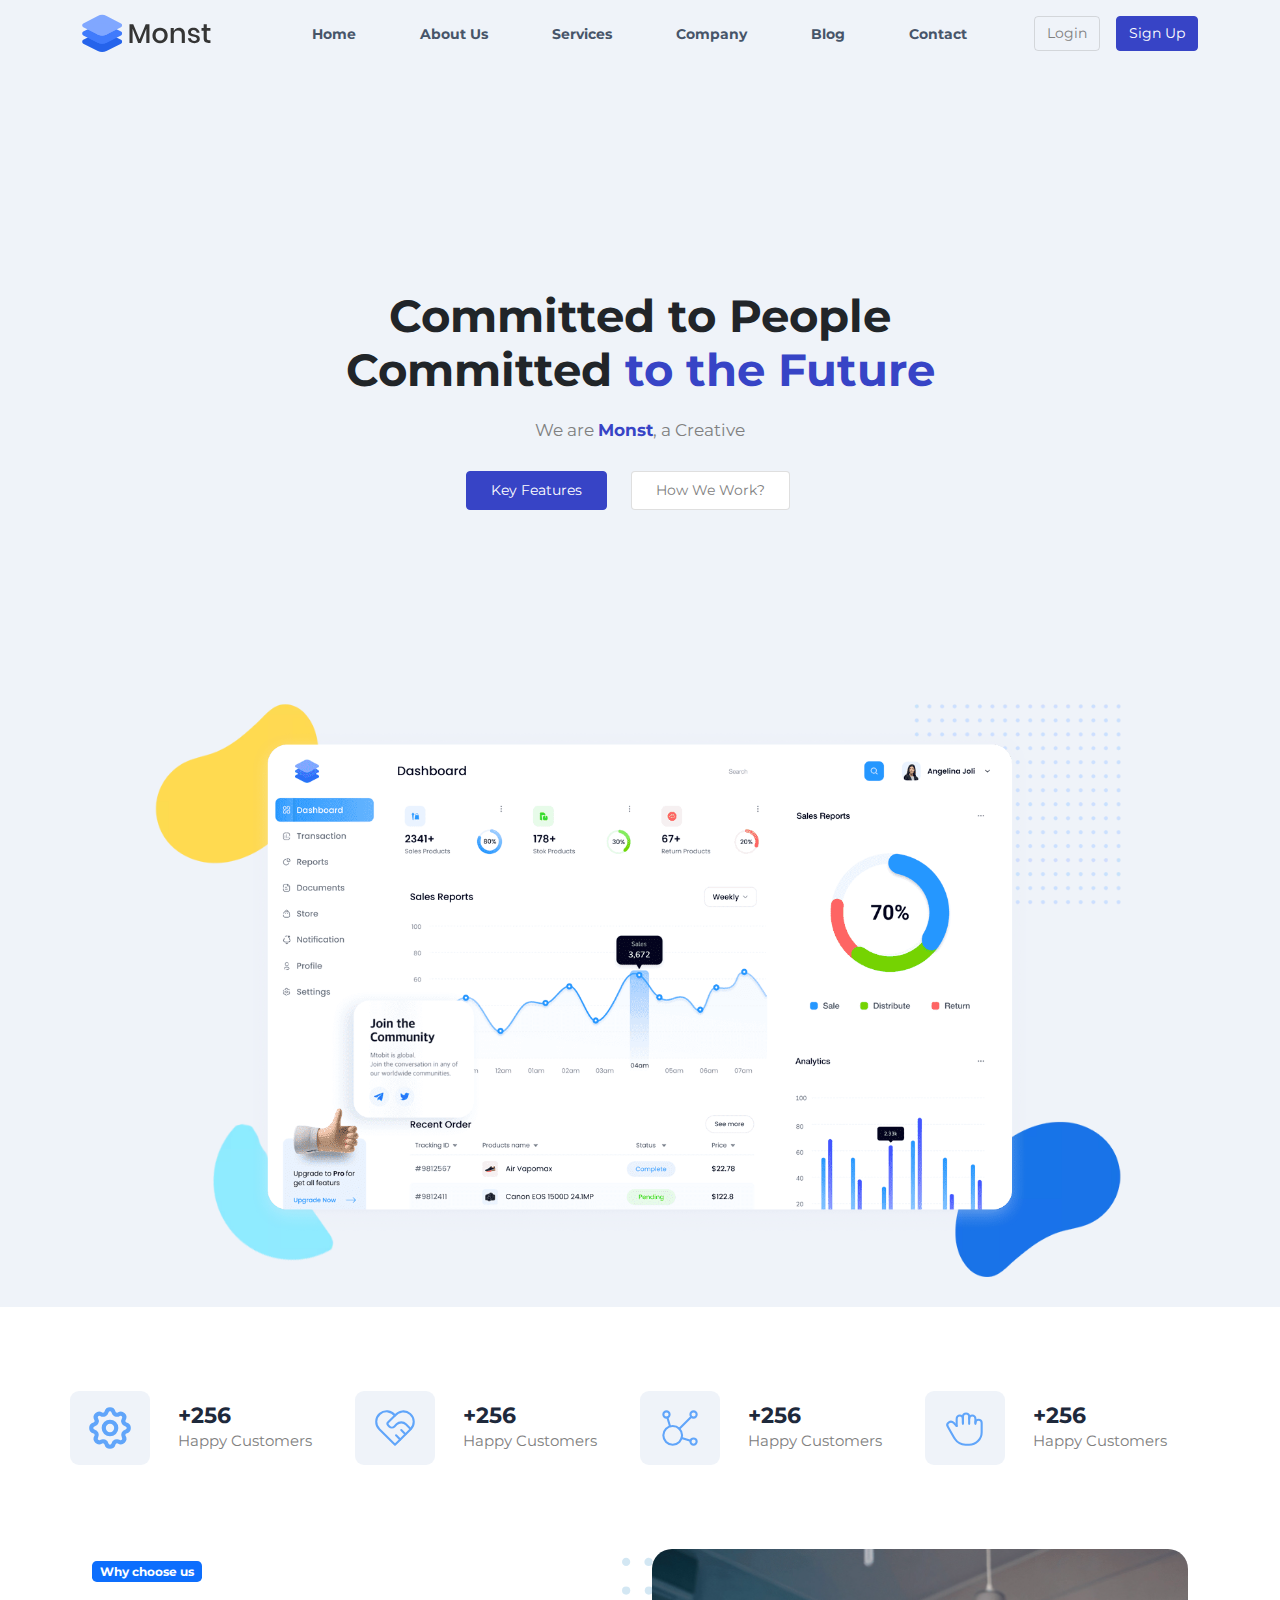
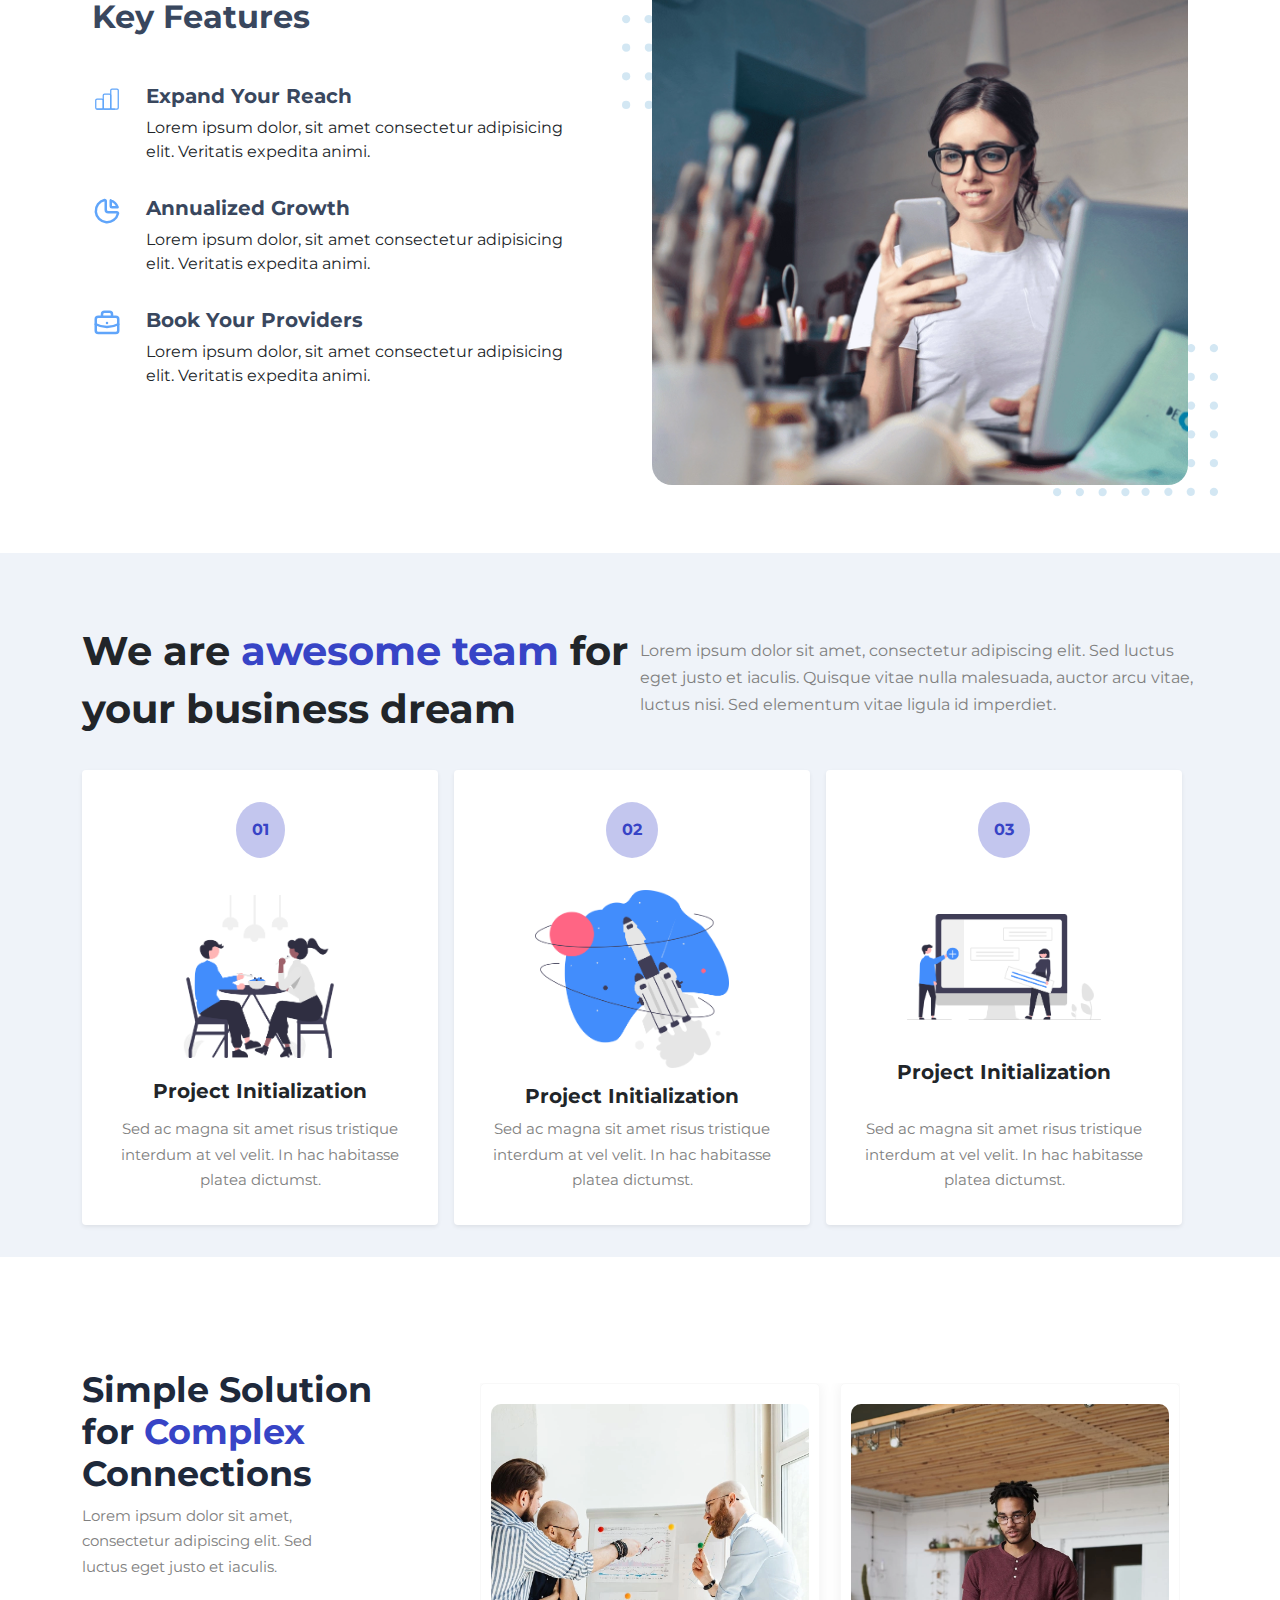
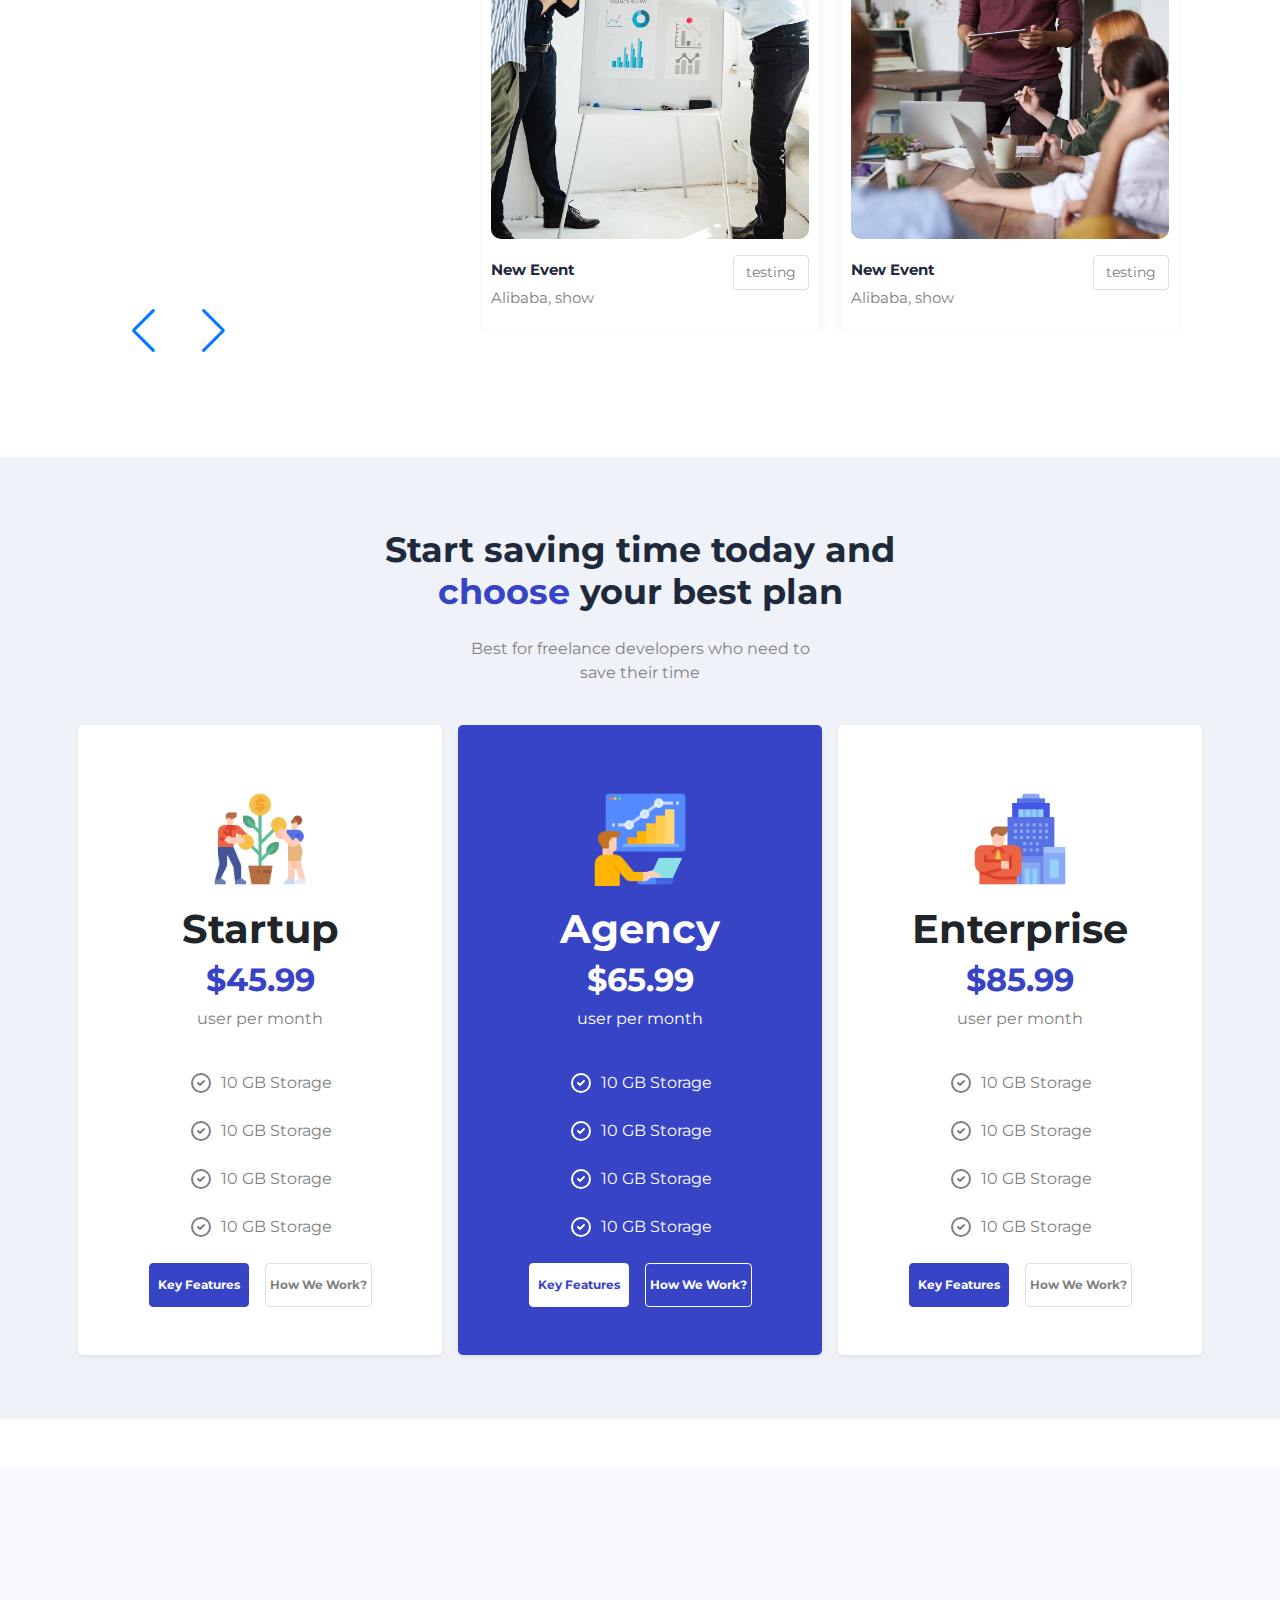
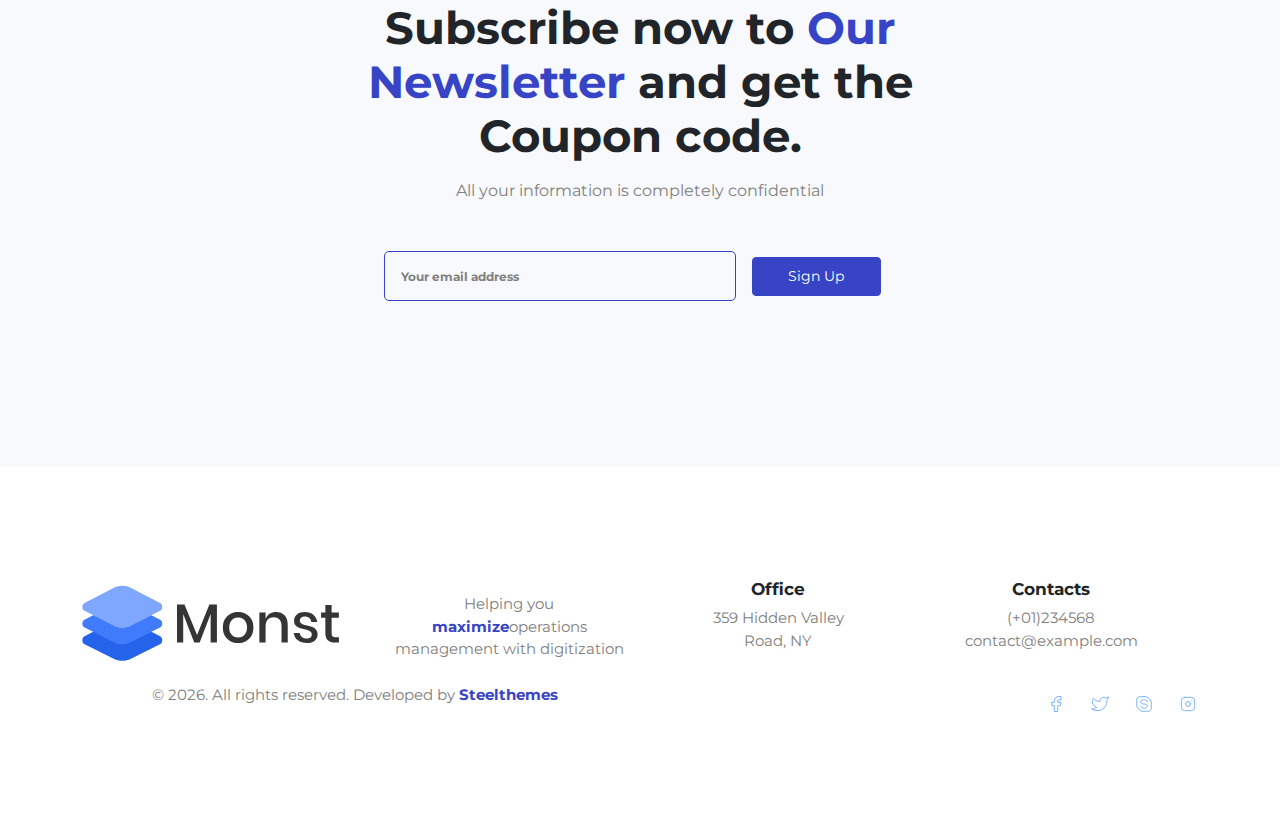
==== commit 54b1a82e: "Add files via upload" ====
--- a/index.html
+++ b/index.html
@@ -10,6 +10,10 @@
   <link rel="stylesheet" href="css/normalize.css" />
   <link rel="stylesheet" href="css/bootstrap.min.css" />
   <link rel="stylesheet" href="css/monst.css" />
+  <link rel="preconnect" href="https://fonts.googleapis.com">
+  <link rel="preconnect" href="https://fonts.gstatic.com" crossorigin>
+  <link href="https://fonts.googleapis.com/css2?family=Montserrat:wght@100;200;300;400;500;600;700;800;900&display=swap"
+    rel="stylesheet">
   <title>Monst | Template</title>
 </head>
 
@@ -20,80 +24,18 @@
       <img class="navbar-brand" style="width: 130px; max-width: 100%" src="assets/images/monst-logo.svg" alt="logo" />
       <div id="list" class="list d-none d-lg-flex">
         <ul class="main-ul d-flex m-0 fw-bold">
-          <li class="mx-xl-4 mx-md-3 menup">
-            <a href="#">Home</a>
-            <ul id="drop-menu-1" class="nav-drop-menu d-block home drop-menu">
-              <li class="my-2">
-                <a class="item p-3 my-3 fw-normal" href="index.html">Landing Page 1</a>
-              </li>
-              <li class="my-2">
-                <a class="item p-3 my-3 fw-normal" href="#">Landing Page 2</a>
-              </li>
-              <li class="my-2">
-                <a class="item p-3 my-3 fw-normal" href="#">Landing Page 3</a>
-              </li>
-              <li class="my-2">
-                <a class="item p-3 my-3 fw-normal" href="#">Landing Page 4</a>
-              </li>
-            </ul>
+          <li class="mx-xl-4 mx-md-3 ">
+            <a href="index.html">Home</a>
           </li>
           <li class="mx-xl-4 mx-md-3"><a href="aboutus.html">About Us</a></li>
-          <li class="mx-xl-4 mx-md-3 menup">
-            <a href="#">Services</a>
-            <ul id="drop-menu-2" class="d-block home drop-menu">
-              <li class="my-2">
-                <a class="item p-3 my-3 fw-normal" href="services.html">Services Default</a>
-              </li>
-              <li class="my-2">
-                <a class="item p-3 my-3 fw-normal" href="#">Services Style 01</a>
-              </li>
-              <li class="my-2">
-                <a class="item p-3 my-3 fw-normal" href="#">Service Details</a>
-              </li>
-            </ul>
+          <li class="mx-xl-4 mx-md-3 ">
+            <a href="services.html">Services</a>
           </li>
-          <li class="mx-xl-4 mx-md-3 menup">
-            <a href="#">Company</a>
-            <ul id="drop-menu-3" class="d-block home drop-menu">
-              <li class="my-2">
-                <a class="item p-3 my-3 fw-normal" href="#">Company</a>
-              </li>
-              <li class="my-2">
-                <a class="item p-3 my-3 fw-normal" href="#">Portfolio</a>
-              </li>
-              <li class="my-2">
-                <a class="item p-3 my-3 fw-normal" href="#">Team</a>
-              </li>
-              <li class="my-2">
-                <a class="item p-3 my-3 fw-normal" href="#">Testimonials</a>
-              </li>
-              <li class="my-2">
-                <a class="item p-3 my-3 fw-normal" href="#">Pricing</a>
-              </li>
-              <li class="my-2">
-                <a class="item p-3 my-3 fw-normal" href="#">Faqs</a>
-              </li>
-              <li class="my-2">
-                <a class="item p-3 my-3 fw-normal" href="#">404</a>
-              </li>
-            </ul>
+          <li class="mx-xl-4 mx-md-3 ">
+            <a href="./portfolio.html">Company</a>
           </li>
-          <li class="mx-xl-4 mx-md-3 menup">
-            <a href="#">Blog</a>
-            <ul id="drop-menu-4" class="d-block home drop-menu">
-              <li class="my-2">
-                <a class="item p-3 my-3 fw-normal" href="blog.html">Blog Default</a>
-              </li>
-              <li class="my-2">
-                <a class="item p-3 my-3 fw-normal" href="#">Blog Style 01</a>
-              </li>
-              <li class="my-2">
-                <a class="item p-3 my-3 fw-normal" href="#">Blog Style 02</a>
-              </li>
-              <li class="my-2">
-                <a class="item p-3 my-3 fw-normal" href="#">Single Post</a>
-              </li>
-            </ul>
+          <li class="mx-xl-4 mx-md-3 ">
+            <a href="blog.html">Blog</a>
           </li>
           <li class="mx-xl-4 mx-md-3"><a href="contactus.html">Contact</a></li>
         </ul>
--- a/css/monst.css
+++ b/css/monst.css
@@ -5,16 +5,12 @@
   --section-color: #eff3f9;
 }
 
-@font-face {
-  src: url(./../assets/fonts/Montserrat-VariableFont_wght.ttf);
-  font-family: Montserrat, sans-serif;
-}
+@import url('https://fonts.googleapis.com/css2?family=Montserrat:wght@100;200;300;400;500;600;700;800;900&display=swap');
 /* End variables */
 * {
   box-sizing: border-box;
   padding: 0;
   margin: 0;
-  font-family: 'Montserrat', sans-serif;
 }
 
 html {
@@ -22,7 +18,7 @@
 }
 
 body {
-  font-family: "Montserrat", sans-serif;
+  font-family: 'Montserrat', sans-serif;
 }
 
 /* Start Global Rules */
@@ -682,6 +678,85 @@
 /*#################     Start AboutUs Page         #################*/
 
 /*#################     End AboutUs Page         #################*/
+
+/*#################     Start Services Page         #################*/
+
+.services-header {
+  height: 40vh;
+  background-color: var(--section-color);
+  position: relative;
+  left: 0;
+  top: 0;
+}
+
+.services-header .content {
+  position: absolute;
+  top: 50%;
+  left: 50%;
+  transform: translate(-50%, -50%);
+  display: flex;
+  flex-direction: column;
+  align-items: center;
+}
+.services-header .content h1{
+  font-weight: bold;
+  color: var(--second-color);
+  font-size: 50px;
+}
+.services-header .content p{
+  color: gray;
+  letter-spacing: 1px;
+}
+
+.services-header .content span{
+  color: gray;
+  margin: 0 8px;
+}
+
+
+.services-content .head-content h1 span{
+  color: var(--first-color);
+}
+
+.services-content .content .card .card-title{
+  font-weight: 800;
+  font-size: 18px;
+}
+
+
+/*#################     End   Services  Page         #################*/
+
+/*#################     Start   Protfolio  Page         #################*/
+
+.protfolio img{
+  height: 100%;
+}
+.protfolio .card-main{
+  height: 400px;
+}
+.protfolio .content-hov{
+  width: 85%;
+  position: absolute;
+  bottom: 25px;
+  left: 50%;
+  transform: translateX(-50%);
+}
+.protfolio .content-hov .card{
+  background-color: #3b82f6;
+  color: white;
+  opacity: 0;
+  transition: 0.5s;
+  transform: translateY(-30px);
+}
+.protfolio .content-hov .card p{
+  color: white;
+}
+.protfolio .content-hov .card:hover{
+  transform: translateY(0);
+  opacity: 1;
+}
+/*#################     End   Protfolio  Page         #################*/
+
 /*#################     Start contactus Page         #################*/
 .section .head-content p{
   color: gray;
@@ -694,6 +769,7 @@
   color: gray;
 }
 /*#################     End contactus Page         #################*/
+
 /*#################     Start Blog Page         #################*/
 .blog-1 img{
   height: 320px;
@@ -707,8 +783,7 @@
   line-height: 1.7;
 }
 /*#################     End Blog Page         #################*/
-/*#################     Start Login Page         #################*/
-/*#################     End Login Page         #################*/
+
 /*#################     Start Sign Up Page         #################*/
 .bg-main {
   background-color: var(--section-color);
